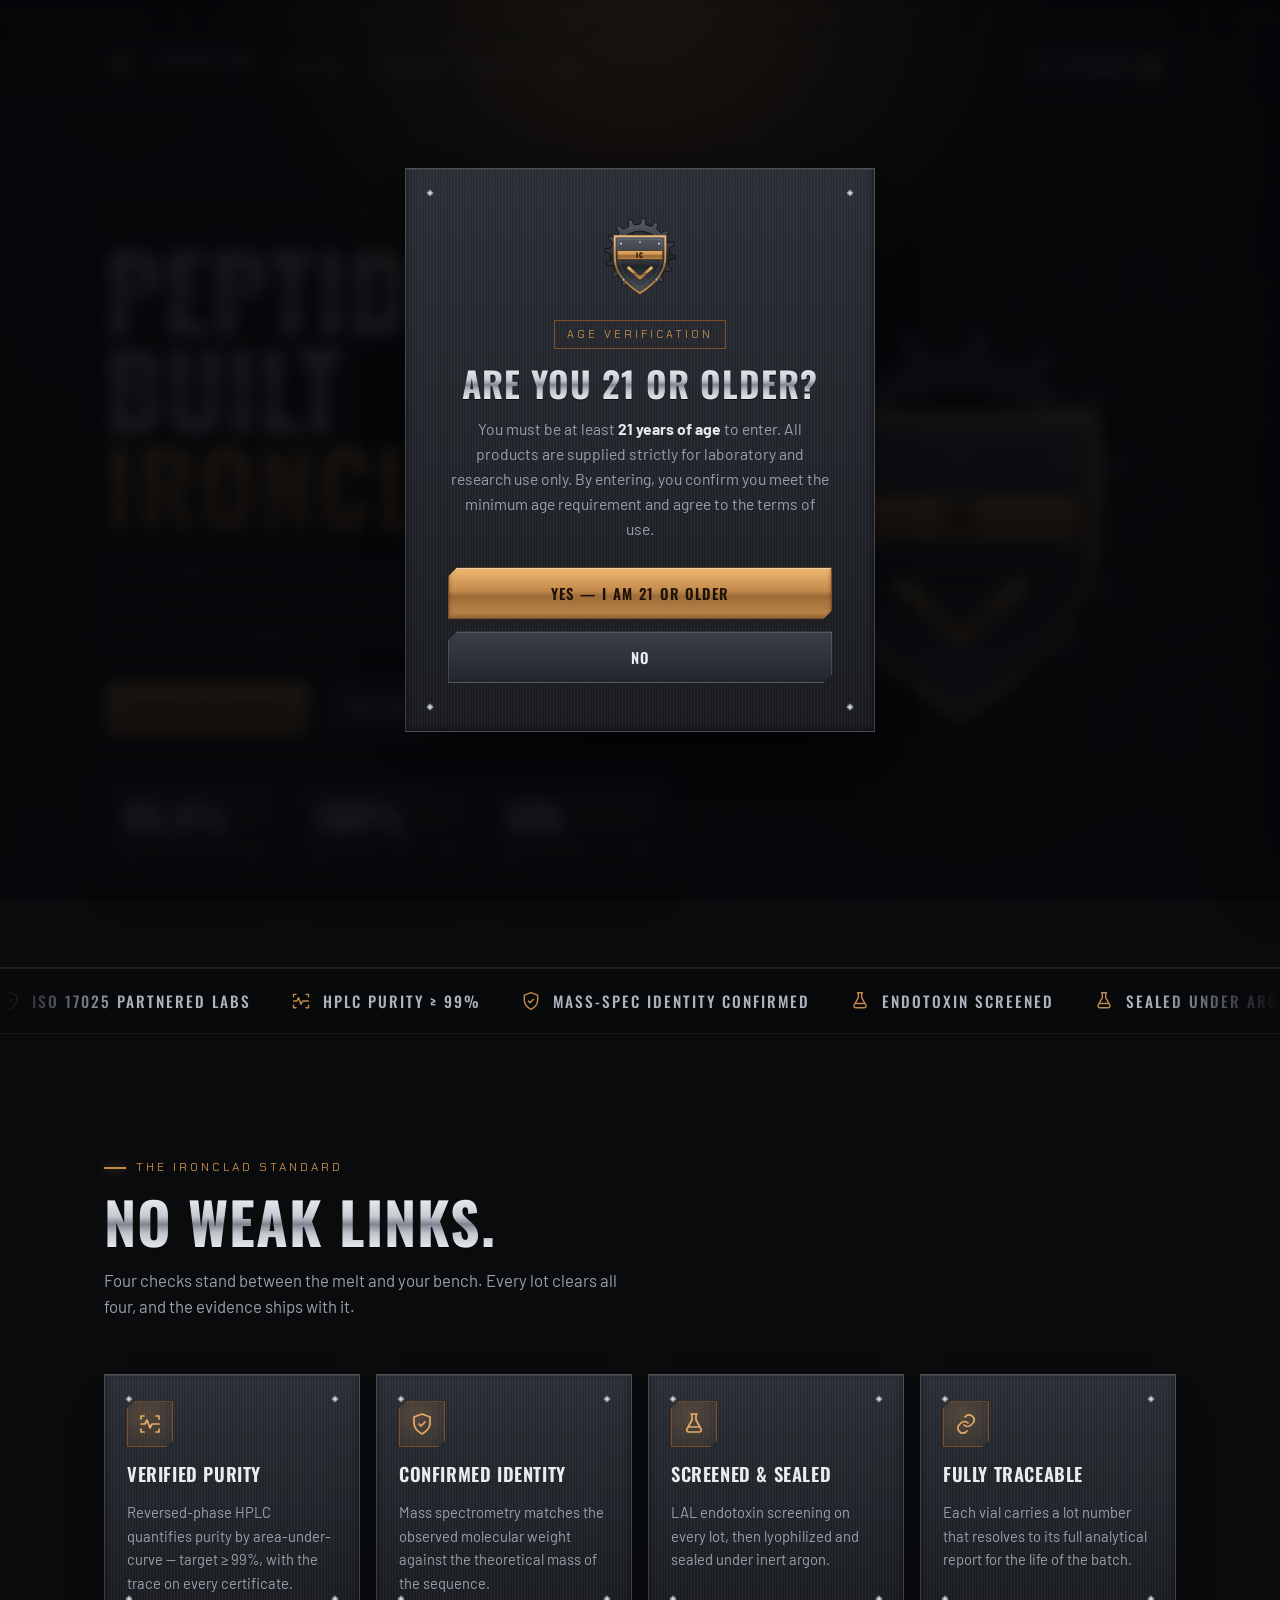
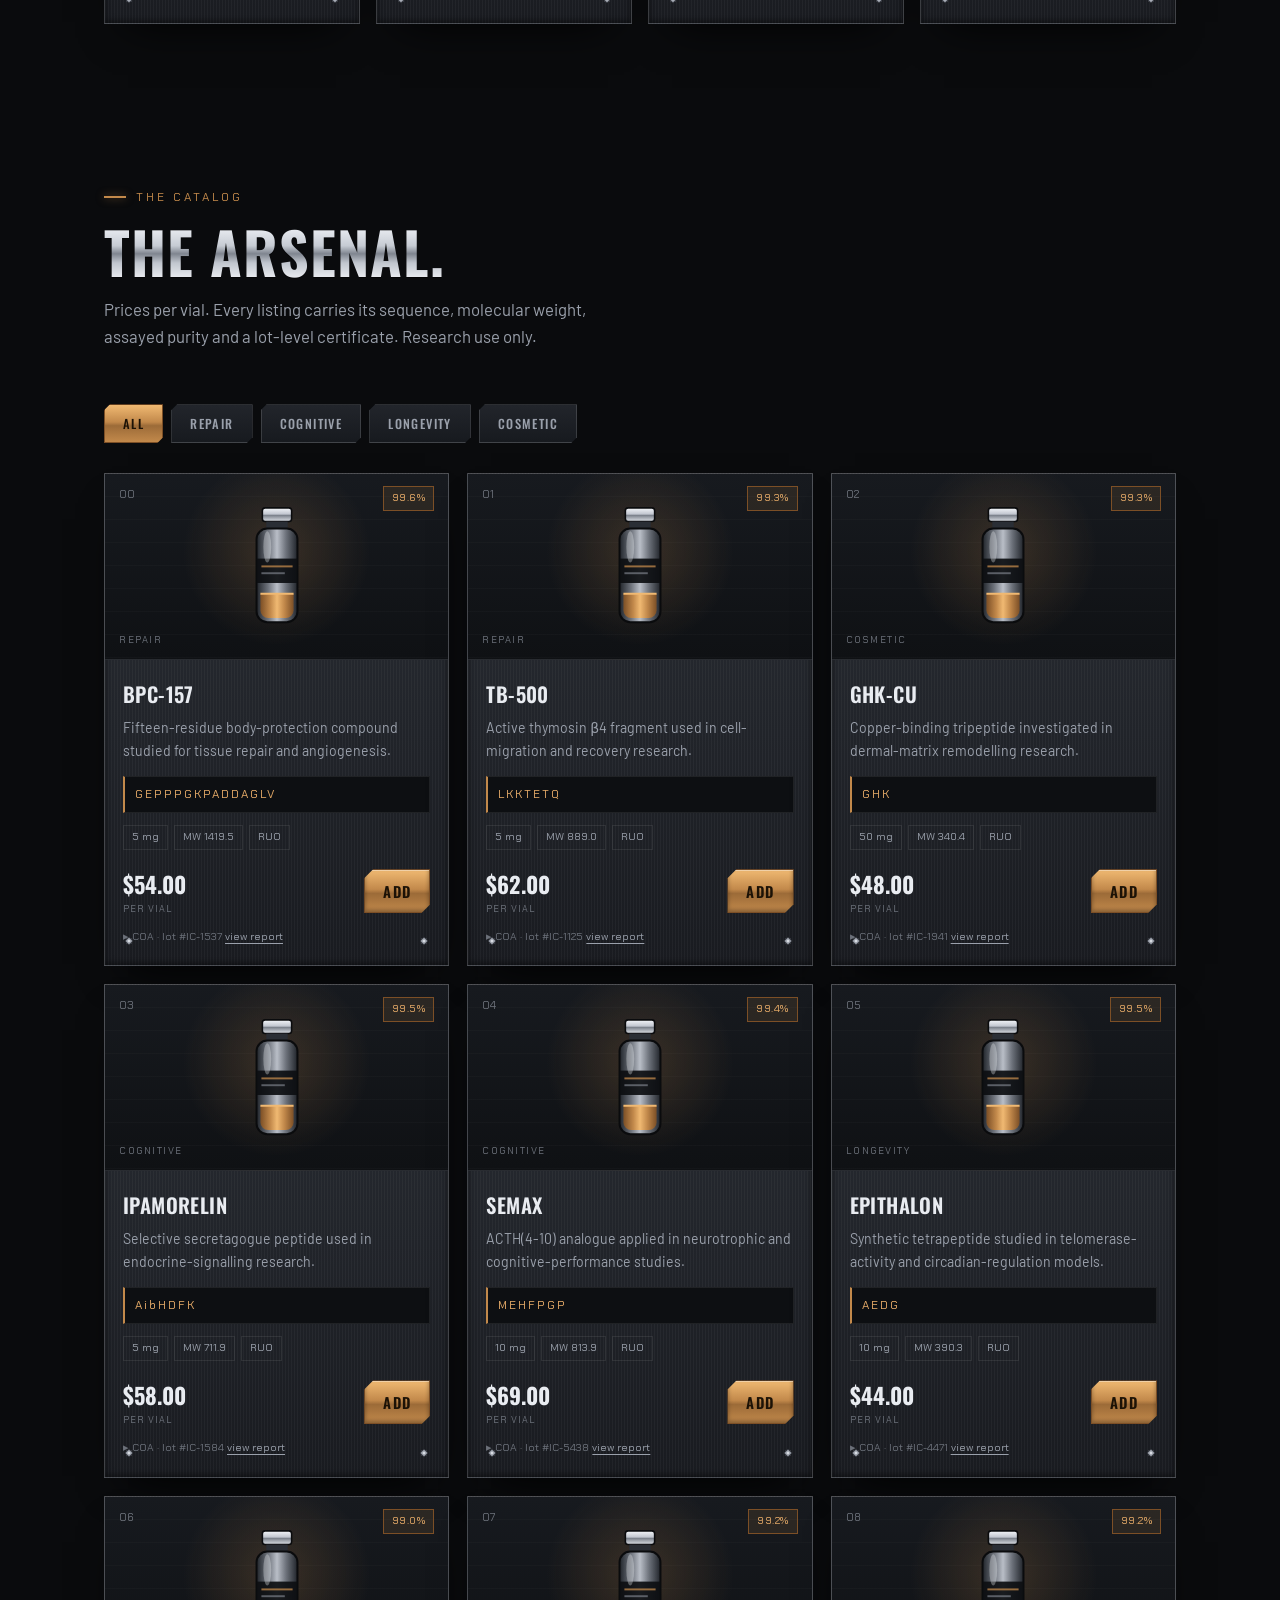
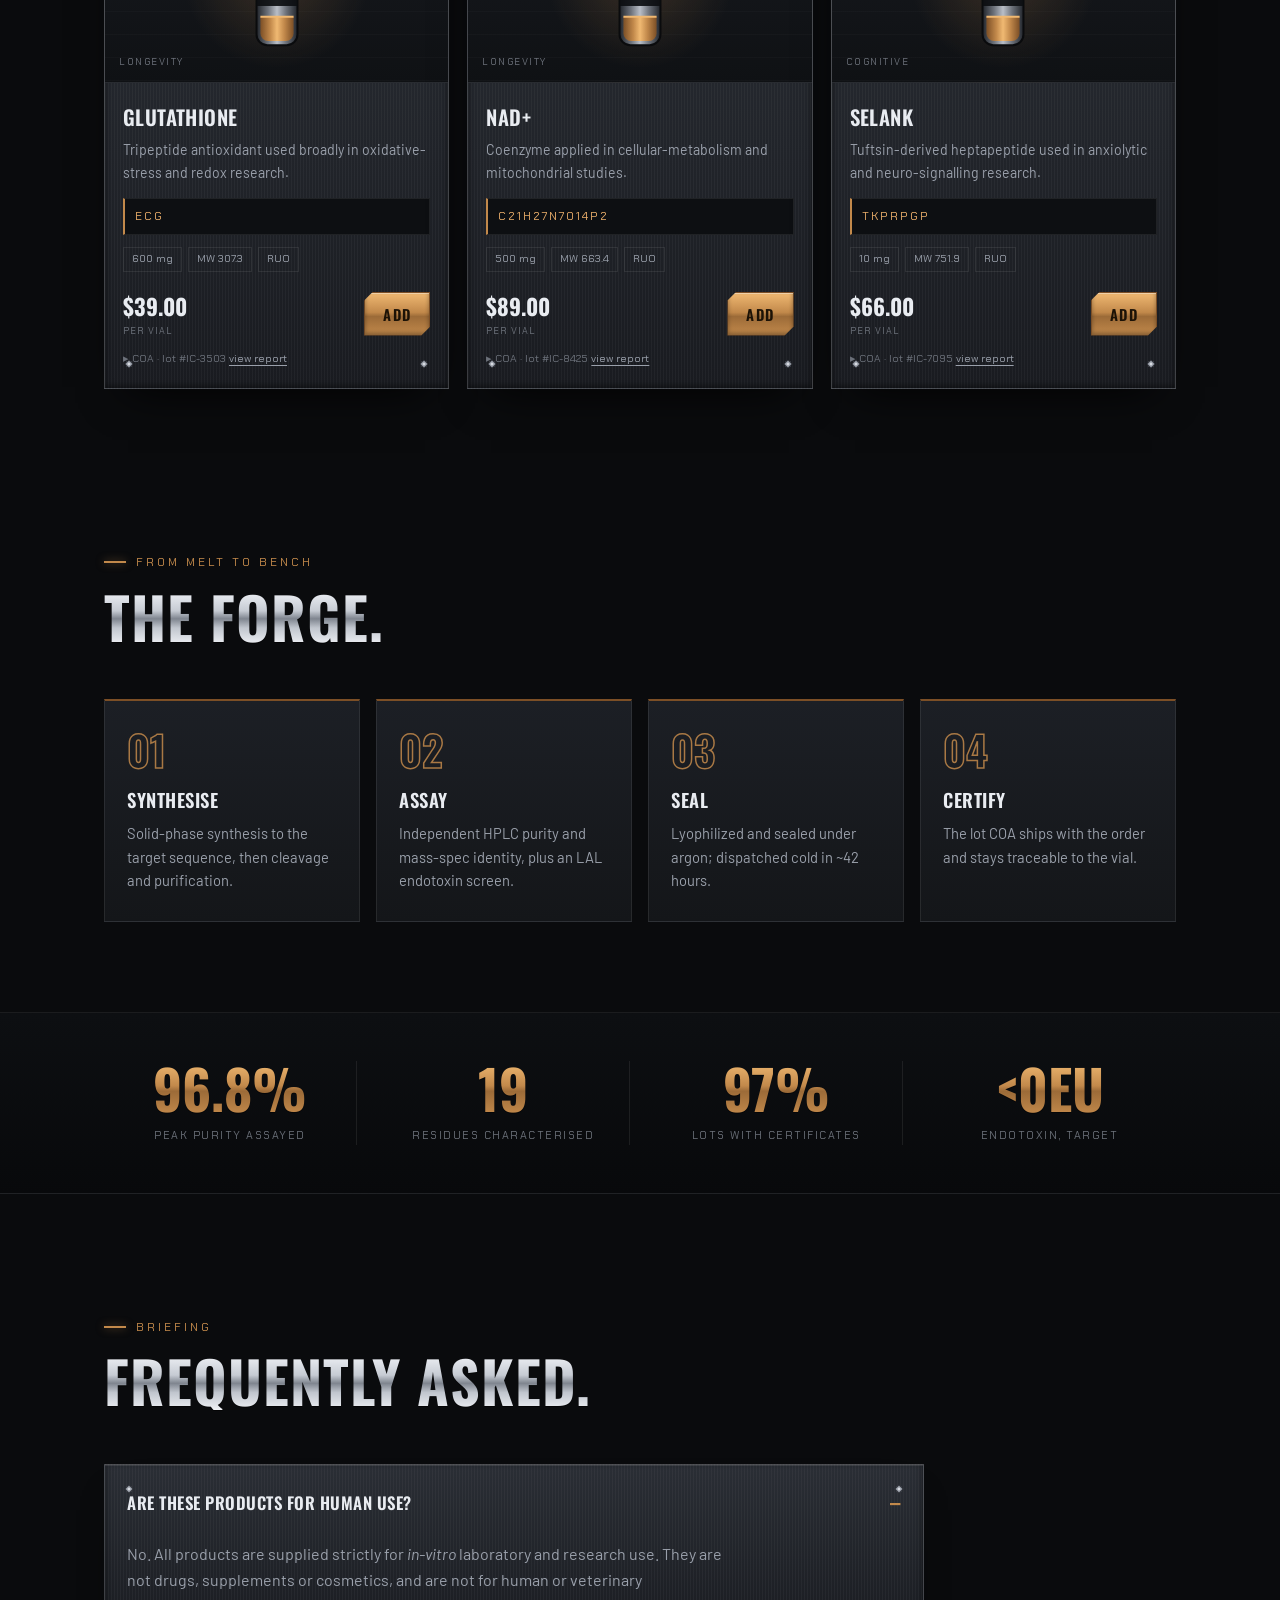
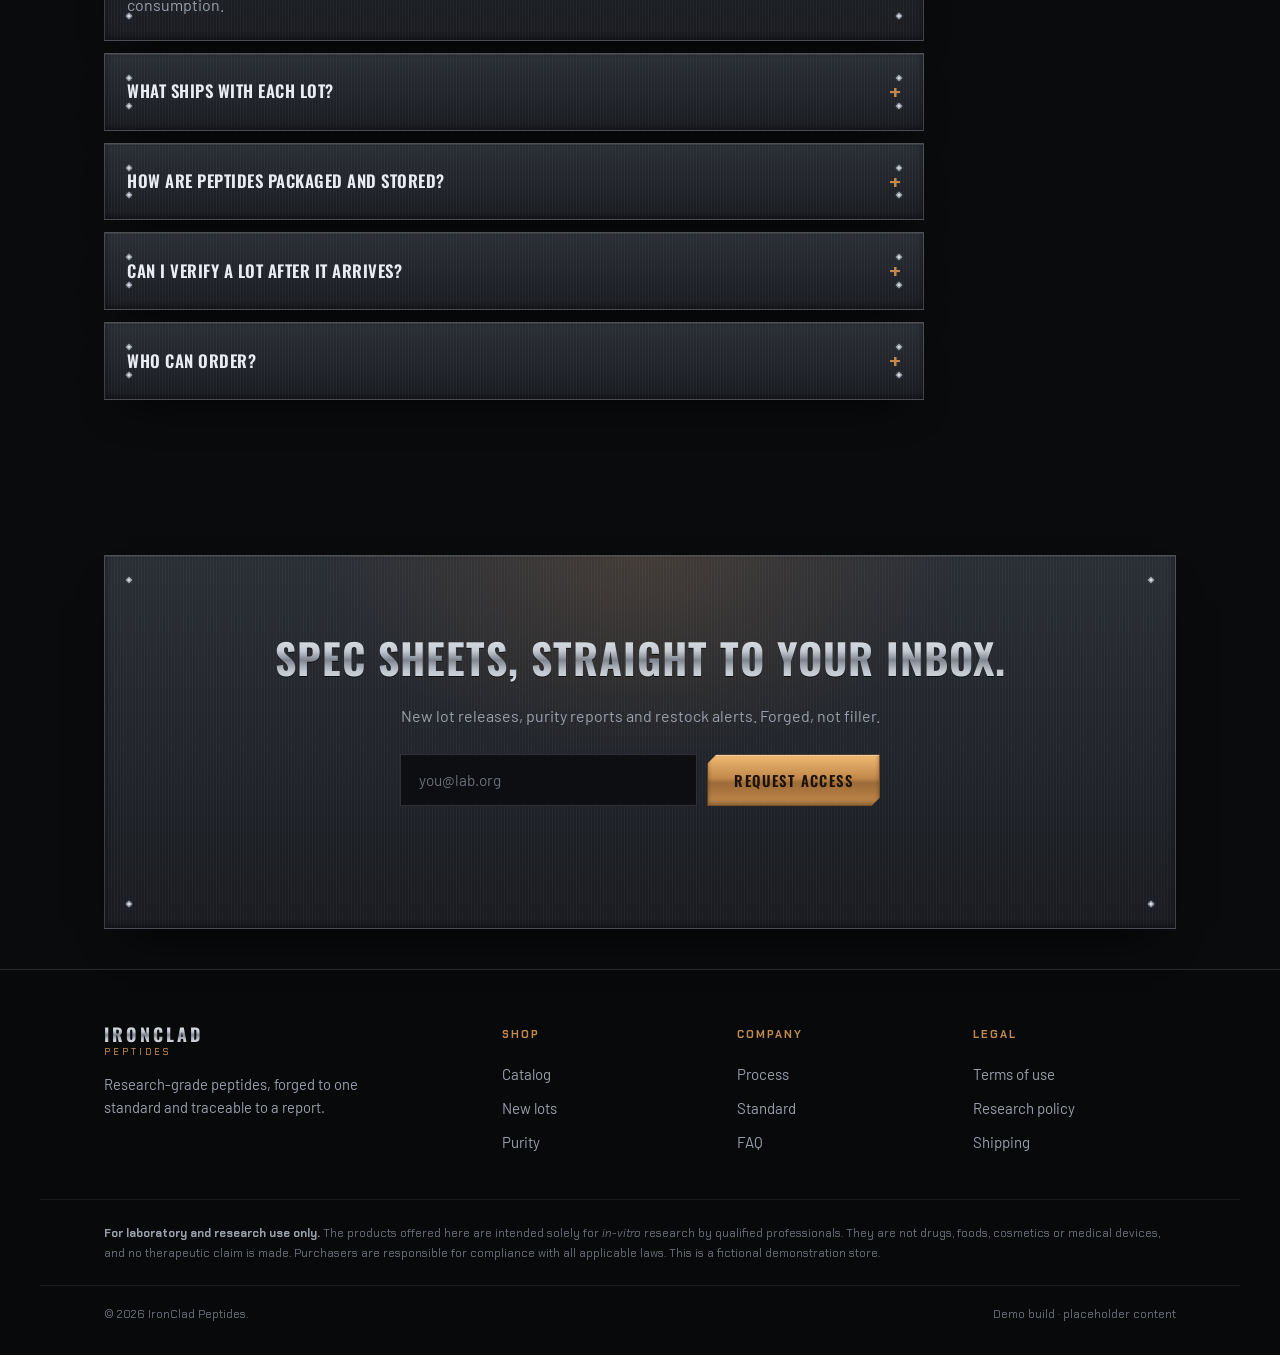
==== ironclad-forged/index.html @ 6184bbf0 "Add IronClad "forged" marketing site — design system from the crest logo New logo-derived site in ir" ====
<!DOCTYPE html>
<html lang="en">
<head>
  <meta charset="UTF-8" />
  <meta name="viewport" content="width=device-width, initial-scale=1.0" />
  <meta name="theme-color" content="#0a0b0d" />
  <title>IronClad Peptides — Research Peptides, Built Ironclad</title>
  <meta name="description" content="IronClad Peptides forges research-grade peptides to a single standard: HPLC purity, mass-spec identity, endotoxin screening and lot-level traceability. For laboratory research use only." />
  <link rel="preconnect" href="https://fonts.googleapis.com" />
  <link rel="preconnect" href="https://fonts.gstatic.com" crossorigin />
  <link href="https://fonts.googleapis.com/css2?family=Oswald:wght@400;500;600;700&family=Barlow:wght@400;500;600&family=Chakra+Petch:wght@400;500;600&display=swap" rel="stylesheet" />
  <link rel="stylesheet" href="assets/css/styles.css" />
  <link rel="icon" href="data:image/svg+xml,%3Csvg xmlns='http://www.w3.org/2000/svg' viewBox='0 0 32 32'%3E%3Crect width='32' height='32' fill='%230a0b0d'/%3E%3Ctext x='16' y='23' font-size='17' text-anchor='middle' fill='%23c2894b' font-family='Oswald,sans-serif' font-weight='700'%3EIC%3C/text%3E%3C/svg%3E" />
</head>
<body>
  <!-- shared metal gradients referenced by emblems & vials -->
  <svg class="defs" width="0" height="0" aria-hidden="true"><defs>
    <linearGradient id="steelV" x1="0" y1="0" x2="0" y2="1">
      <stop offset="0" stop-color="#565c66"/><stop offset=".48" stop-color="#2b2f36"/>
      <stop offset=".52" stop-color="#20242a"/><stop offset="1" stop-color="#4a505a"/>
    </linearGradient>
    <linearGradient id="steelCyl" x1="0" y1="0" x2="1" y2="0">
      <stop offset="0" stop-color="#20242a"/><stop offset=".28" stop-color="#6d727b"/>
      <stop offset=".5" stop-color="#b9bec7"/><stop offset=".72" stop-color="#6d727b"/><stop offset="1" stop-color="#20242a"/>
    </linearGradient>
    <linearGradient id="chromeG" x1="0" y1="0" x2="0" y2="1">
      <stop offset="0" stop-color="#f4f6fa"/><stop offset=".45" stop-color="#c2c7d0"/>
      <stop offset=".55" stop-color="#7c828c"/><stop offset="1" stop-color="#dfe3e9"/>
    </linearGradient>
    <linearGradient id="bronzeG" x1="0" y1="0" x2="0" y2="1">
      <stop offset="0" stop-color="#f0b972"/><stop offset=".45" stop-color="#c2894b"/>
      <stop offset=".55" stop-color="#95632f"/><stop offset="1" stop-color="#c2894b"/>
    </linearGradient>
    <linearGradient id="bronzeCyl" x1="0" y1="0" x2="1" y2="0">
      <stop offset="0" stop-color="#7c4f26"/><stop offset=".3" stop-color="#c2894b"/>
      <stop offset=".5" stop-color="#f0b972"/><stop offset=".72" stop-color="#c2894b"/><stop offset="1" stop-color="#7c4f26"/>
    </linearGradient>
  </defs></svg>

  <a class="skip-link" href="#catalog">Skip to catalog</a>

  <!-- Age verification gate (21+) -->
  <div class="agegate" id="ageGate" role="dialog" aria-modal="true" aria-labelledby="ageTitle" aria-describedby="ageDesc">
    <div class="agegate__card plate" id="ageAsk">
      <div class="agegate__emblem" id="ageEmblem" aria-hidden="true"></div>
      <span class="agegate__pill">Age verification</span>
      <h1 class="agegate__title chrome" id="ageTitle">Are you 21 or older?</h1>
      <p class="agegate__desc" id="ageDesc">You must be at least <strong>21 years of age</strong> to enter. All products are supplied strictly for laboratory and research use only. By entering, you confirm you meet the minimum age requirement and agree to the terms of use.</p>
      <div class="agegate__actions">
        <button class="btn btn--bronze" id="ageYes">Yes — I am 21 or older</button>
        <button class="btn btn--steel" id="ageNo">No</button>
      </div>
    </div>
    <div class="agegate__card plate agegate__card--deny" id="ageDeny" hidden>
      <div class="agegate__deny" aria-hidden="true">
        <svg viewBox="0 0 24 24" width="40" height="40" fill="none" stroke="#c2894b" stroke-width="1.8"><circle cx="12" cy="12" r="9"/><line x1="6" y1="6" x2="18" y2="18"/></svg>
      </div>
      <h1 class="agegate__title chrome">Access restricted</h1>
      <p class="agegate__desc">You must be at least <strong>21 years of age</strong> to access this site. Please come back when you meet the minimum age requirement.</p>
      <button class="btn btn--steel" id="ageBack">Go back</button>
    </div>
  </div>

  <!-- compliance ticker -->
  <div class="ticker" aria-hidden="true">
    <div class="ticker__track" id="tickerTrack"></div>
  </div>

  <!-- header -->
  <header class="nav" id="nav">
    <div class="wrap nav__inner">
      <a href="#top" class="brand" aria-label="IronClad Peptides home">
        <span class="brand__emblem" id="navEmblem" aria-hidden="true"></span>
        <span class="brand__word"><span class="chrome">IRONCLAD</span><small>Peptides</small></span>
      </a>
      <nav class="nav__links" aria-label="Primary">
        <a href="#catalog">Catalog</a>
        <a href="#standard">Standard</a>
        <a href="#process">Process</a>
        <a href="#faq">FAQ</a>
      </nav>
      <button class="nav__sel" id="selOpen" aria-haspopup="dialog">
        <svg viewBox="0 0 24 24" width="17" height="17" fill="none" stroke="currentColor" stroke-width="1.8" stroke-linecap="round" stroke-linejoin="round"><circle cx="9" cy="20" r="1.3"/><circle cx="18" cy="20" r="1.3"/><path d="M2.5 3h2.2l2.3 12.2a1.6 1.6 0 0 0 1.6 1.3h8.4a1.6 1.6 0 0 0 1.6-1.2L21.5 7H6"/></svg>
        Selection<span class="nav__count" id="selCount">0</span>
      </button>
      <button class="nav__burger" id="burger" aria-label="Menu" aria-expanded="false"><span></span><span></span><span></span></button>
    </div>
  </header>
  <div class="mobilemenu" id="mobileMenu" aria-hidden="true">
    <a href="#catalog">Catalog</a><a href="#standard">Standard</a><a href="#process">Process</a><a href="#faq">FAQ</a>
  </div>

  <main id="top">
    <!-- HERO -->
    <section class="hero">
      <div class="hero__grain" aria-hidden="true"></div>
      <div class="hero__gear" id="heroGear" aria-hidden="true"></div>
      <div class="wrap hero__inner">
        <div class="hero__copy">
          <p class="eyebrow"><span class="eyebrow__tick"></span>Research-grade peptides</p>
          <h1 class="hero__title">
            <span class="chrome">Peptides,</span><br /><span class="chrome">built</span> <span class="bronze-text">ironclad.</span>
          </h1>
          <p class="hero__lede">
            One standard, no exceptions. Every lot is assayed for purity and identity,
            endotoxin-screened, sealed under argon and traceable to its certificate.
            Reagents engineered to hold under scrutiny.
          </p>
          <div class="hero__cta">
            <a href="#catalog" class="btn btn--bronze">Browse the catalog</a>
            <a href="#standard" class="btn btn--steel">The IronClad standard →</a>
          </div>
          <dl class="hero__stats">
            <div class="plate hero__stat"><dt data-count-to="99.4" data-suffix="%">0</dt><dd>Median HPLC purity</dd></div>
            <div class="plate hero__stat"><dt data-count-to="100" data-suffix="%">0</dt><dd>Lots with a COA</dd></div>
            <div class="plate hero__stat"><dt data-count-to="42" data-suffix="h">0</dt><dd>Avg. dispatch</dd></div>
          </dl>
        </div>
        <div class="hero__crest" id="heroCrest" aria-hidden="true"></div>
      </div>
    </section>

    <!-- CREDENTIALS -->
    <section class="creds" aria-label="Standards">
      <div class="creds__marquee"><div class="creds__track" id="credTrack"></div></div>
    </section>

    <!-- PILLARS -->
    <section class="section wrap" id="standard">
      <div class="section__head">
        <p class="eyebrow"><span class="eyebrow__tick"></span>The IronClad standard</p>
        <h2 class="section__title chrome">No weak links.</h2>
        <p class="section__sub">Four checks stand between the melt and your bench. Every lot clears all four, and the evidence ships with it.</p>
      </div>
      <div class="pillars" id="pillars"></div>
    </section>

    <!-- CATALOG -->
    <section class="section wrap" id="catalog">
      <div class="section__head">
        <p class="eyebrow"><span class="eyebrow__tick"></span>The catalog</p>
        <h2 class="section__title chrome">The arsenal.</h2>
        <p class="section__sub">Prices per vial. Every listing carries its sequence, molecular weight, assayed purity and a lot-level certificate. Research use only.</p>
      </div>
      <div class="filters" id="filters" role="tablist" aria-label="Filter catalog">
        <button class="chip is-active" data-filter="all" role="tab" aria-selected="true">All</button>
        <button class="chip" data-filter="repair" role="tab" aria-selected="false">Repair</button>
        <button class="chip" data-filter="cognitive" role="tab" aria-selected="false">Cognitive</button>
        <button class="chip" data-filter="longevity" role="tab" aria-selected="false">Longevity</button>
        <button class="chip" data-filter="cosmetic" role="tab" aria-selected="false">Cosmetic</button>
      </div>
      <div class="grid" id="grid" aria-live="polite"></div>
    </section>

    <!-- PROCESS -->
    <section class="section wrap" id="process">
      <div class="section__head">
        <p class="eyebrow"><span class="eyebrow__tick"></span>From melt to bench</p>
        <h2 class="section__title chrome">The forge.</h2>
      </div>
      <ol class="forge" id="forge"></ol>
    </section>

    <!-- STATS BAND -->
    <section class="band">
      <div class="wrap band__inner">
        <div class="band__item"><span class="band__n bronze-text" data-count-to="99.9" data-suffix="%">0</span><span class="band__l">Peak purity assayed</span></div>
        <div class="band__item"><span class="band__n bronze-text" data-count-to="20">0</span><span class="band__l">Residues characterised</span></div>
        <div class="band__item"><span class="band__n bronze-text" data-count-to="100" data-suffix="%">0</span><span class="band__l">Lots with certificates</span></div>
        <div class="band__item"><span class="band__n bronze-text" data-count-to="0" data-prefix="&lt;" data-suffix="EU">0</span><span class="band__l">Endotoxin, target</span></div>
      </div>
    </section>

    <!-- FAQ -->
    <section class="section wrap" id="faq">
      <div class="section__head">
        <p class="eyebrow"><span class="eyebrow__tick"></span>Briefing</p>
        <h2 class="section__title chrome">Frequently asked.</h2>
      </div>
      <div class="accordion" id="accordion">
        <details class="ac plate" open><summary>Are these products for human use?</summary><div class="ac__body"><p>No. All products are supplied strictly for <em>in-vitro</em> laboratory and research use. They are not drugs, supplements or cosmetics, and are not for human or veterinary consumption.</p></div></details>
        <details class="ac plate"><summary>What ships with each lot?</summary><div class="ac__body"><p>A certificate of analysis: the HPLC purity trace, mass-spectrometry identity confirmation against the theoretical mass, an LAL endotoxin result, the lot number and analysis date.</p></div></details>
        <details class="ac plate"><summary>How are peptides packaged and stored?</summary><div class="ac__body"><p>Lyophilized, sealed under inert argon, and shipped in insulated, temperature-monitored packaging. Store lyophilized vials frozen and protected from light.</p></div></details>
        <details class="ac plate"><summary>Can I verify a lot after it arrives?</summary><div class="ac__body"><p>Yes. Every vial carries a lot number that resolves to its full analytical report for the life of the batch.</p></div></details>
        <details class="ac plate"><summary>Who can order?</summary><div class="ac__body"><p>Orders are intended for qualified researchers, institutions and laboratories. By purchasing you confirm the products will be used solely for legitimate research in compliance with applicable law.</p></div></details>
      </div>
    </section>

    <!-- CTA -->
    <section class="section wrap">
      <div class="cta plate">
        <div class="cta__glow" aria-hidden="true"></div>
        <h2 class="chrome">Spec sheets, straight to your inbox.</h2>
        <p>New lot releases, purity reports and restock alerts. Forged, not filler.</p>
        <form class="cta__form" id="newsletter" novalidate>
          <label class="visually-hidden" for="email">Email address</label>
          <input type="email" id="email" placeholder="you@lab.org" autocomplete="email" required />
          <button class="btn btn--bronze" type="submit">Request access</button>
        </form>
        <p class="cta__note" id="nlNote" role="status"></p>
      </div>
    </section>
  </main>

  <!-- FOOTER -->
  <footer class="foot">
    <div class="wrap foot__inner">
      <div class="foot__brand">
        <span class="brand__word"><span class="chrome">IRONCLAD</span><small>Peptides</small></span>
        <p>Research-grade peptides, forged to one standard and traceable to a report.</p>
      </div>
      <nav class="foot__col"><h4>Shop</h4><a href="#catalog">Catalog</a><a href="#catalog">New lots</a><a href="#standard">Purity</a></nav>
      <nav class="foot__col"><h4>Company</h4><a href="#process">Process</a><a href="#standard">Standard</a><a href="#faq">FAQ</a></nav>
      <nav class="foot__col"><h4>Legal</h4><a href="#faq">Terms of use</a><a href="#faq">Research policy</a><a href="#faq">Shipping</a></nav>
    </div>
    <p class="foot__ruo wrap"><strong>For laboratory and research use only.</strong> The products offered here are intended solely for <em>in-vitro</em> research by qualified professionals. They are not drugs, foods, cosmetics or medical devices, and no therapeutic claim is made. Purchasers are responsible for compliance with all applicable laws. This is a fictional demonstration store.</p>
    <p class="foot__bottom wrap"><span>© <span id="year"></span> IronClad Peptides.</span><span>Demo build · placeholder content</span></p>
  </footer>

  <!-- SELECTION DOCK -->
  <div class="dock" id="dock" hidden>
    <div class="wrap dock__inner">
      <span class="dock__label"><b id="dockCount">0</b> in selection</span>
      <span class="dock__total" id="dockTotal">$0.00</span>
      <button class="btn btn--bronze" id="dockReview">Review selection →</button>
    </div>
  </div>

  <!-- SELECTION PANEL -->
  <div class="panel-overlay" id="panelOverlay" hidden></div>
  <aside class="panel" id="panel" role="dialog" aria-modal="true" aria-label="Your selection" aria-hidden="true">
    <header class="panel__head">
      <h2 class="chrome">Selection</h2>
      <button class="panel__close" id="panelClose" aria-label="Close">×</button>
    </header>
    <div class="panel__items" id="panelItems"></div>
    <div class="panel__empty" id="panelEmpty"><p>Nothing selected yet.</p><button class="btn btn--steel" id="panelBrowse">Browse the catalog</button></div>
    <footer class="panel__foot" id="panelFoot" hidden>
      <div class="panel__row"><span>Subtotal</span><span id="panelSubtotal">$0.00</span></div>
      <p class="panel__ruo">Research use only. Checkout is a demo — no payment is taken.</p>
      <button class="btn btn--bronze btn--block" id="panelCheckout">Request &amp; checkout</button>
    </footer>
  </aside>

  <div class="toast" id="toast" role="status" aria-live="polite"></div>
  <script src="assets/js/main.js" defer></script>
</body>
</html>
---- ironclad-forged/assets/css/styles.css ----
/* =====================================================================
   IRONCLAD PEPTIDES — "forged" design system (derived from the crest logo)
   Cool brushed-steel neutrals + a single warm bronze accent.
   Motifs: riveted beveled plates, brushed-metal texture, chrome-gradient
   headings, chamfered buttons, a gear ring. Committed single dark theme.
   Motion is GPU-friendly and respects prefers-reduced-motion.
   ===================================================================== */

:root {
  /* ground & metal */
  --void:      #0a0b0d;
  --void-2:    #0e0f13;
  --iron:      #16181c;
  --graphite:  #1e2127;
  --graphite-2:#262a31;
  --steel:     #7c828c;
  --steel-lt:  #aeb4be;
  --chrome:    #e9ecf1;
  --line:      rgba(255, 255, 255, 0.08);
  --line-2:    rgba(255, 255, 255, 0.14);
  --edge-hi:   rgba(255, 255, 255, 0.22);
  --edge-lo:   rgba(0, 0, 0, 0.55);

  /* accent — bronze from the crest trim */
  --bronze:    #c2894b;
  --bronze-lt: #e6ab68;
  --bronze-dk: #7c4f26;

  --text:      #e7e9ee;
  --muted:     #9aa0ab;
  --faint:     #6b7079;

  /* composed surfaces */
  --chrome-grad: linear-gradient(180deg, #f4f6fa 0%, #c6cbd3 40%, #7f858f 54%, #c1c6ce 70%, #eef0f4 100%);
  --bronze-grad: linear-gradient(180deg, #f0b972 0%, #c2894b 46%, #9c6b38 56%, #c2894b 100%);
  --steel-plate: linear-gradient(180deg, #2a2e35, #191b20);
  --brush: repeating-linear-gradient(90deg, rgba(255,255,255,.035) 0 1px, transparent 1px 3px);
  --rivet: radial-gradient(circle, #d6dae1 0 1.4px, #8a8f99 1.7px 2.7px, #3a3d44 2.9px 3.5px, transparent 3.7px);

  --maxw: 1200px;
  --pad:  clamp(20px, 5vw, 72px);
  --chamfer: 9px;

  --display: 'Oswald', 'Arial Narrow', sans-serif;
  --body:    'Barlow', system-ui, -apple-system, sans-serif;
  --tech:    'Chakra Petch', ui-monospace, monospace;

  --ease: cubic-bezier(.2, .6, .2, 1);
}

* { box-sizing: border-box; margin: 0; padding: 0; }
html { scroll-behavior: smooth; -webkit-text-size-adjust: 100%; }
@media (prefers-reduced-motion: reduce) { html { scroll-behavior: auto; } }

body {
  font-family: var(--body);
  background: var(--void);
  color: var(--text);
  line-height: 1.6;
  overflow-x: hidden;
  -webkit-font-smoothing: antialiased;
}
/* ambient brushed-metal ground */
body::before {
  content: ""; position: fixed; inset: 0; z-index: -2; pointer-events: none;
  background:
    radial-gradient(70vw 50vw at 78% -10%, rgba(194,137,75,.10), transparent 60%),
    radial-gradient(60vw 60vw at 10% 8%, rgba(120,130,145,.07), transparent 60%),
    repeating-linear-gradient(115deg, rgba(255,255,255,.012) 0 2px, transparent 2px 5px),
    linear-gradient(180deg, var(--void), var(--void-2));
}

.defs { position: absolute; width: 0; height: 0; }
img, svg, canvas { display: block; max-width: 100%; }
a { color: inherit; text-decoration: none; }
button { font-family: inherit; cursor: pointer; }
ul, ol { list-style: none; }

.wrap { max-width: var(--maxw); margin: 0 auto; padding-left: var(--pad); padding-right: var(--pad); }
.visually-hidden, .skip-link { position: absolute; left: -9999px; }
.skip-link:focus { left: 16px; top: 16px; background: var(--graphite); color: var(--text); padding: 10px 16px; z-index: 300; border: 1px solid var(--bronze); }
:focus-visible { outline: 2px solid var(--bronze); outline-offset: 3px; }

/* ---- metallic type helpers ---- */
.chrome {
  background: var(--chrome-grad); -webkit-background-clip: text; background-clip: text; color: transparent;
  filter: drop-shadow(0 1px 0 rgba(0,0,0,.6));
}
.bronze-text {
  background: var(--bronze-grad); -webkit-background-clip: text; background-clip: text; color: transparent;
  filter: drop-shadow(0 1px 0 rgba(0,0,0,.5));
}

/* ---- riveted beveled plate ---- */
.plate {
  position: relative;
  background:
    var(--rivet) 11px 11px / 26px 26px no-repeat,
    var(--rivet) calc(100% - 11px) 11px / 26px 26px no-repeat,
    var(--rivet) 11px calc(100% - 11px) / 26px 26px no-repeat,
    var(--rivet) calc(100% - 11px) calc(100% - 11px) / 26px 26px no-repeat,
    var(--brush),
    var(--steel-plate);
  border: 1px solid var(--line-2);
  border-top-color: var(--edge-hi);
  box-shadow: inset 0 1px 0 rgba(255,255,255,.10), inset 0 -2px 6px rgba(0,0,0,.5), 0 22px 44px -24px #000;
}

/* ---- buttons (chamfered, metallic) ---- */
.btn {
  display: inline-flex; align-items: center; justify-content: center; gap: 9px;
  font-family: var(--display); font-weight: 600; font-size: .92rem;
  letter-spacing: 1.4px; text-transform: uppercase;
  padding: 14px 26px; border: 1px solid transparent;
  clip-path: polygon(var(--chamfer) 0, 100% 0, 100% calc(100% - var(--chamfer)), calc(100% - var(--chamfer)) 100%, 0 100%, 0 var(--chamfer));
  transition: transform .25s var(--ease), filter .25s var(--ease), box-shadow .25s var(--ease);
}
.btn--bronze { background: var(--bronze-grad); color: #1c1206; border-color: var(--bronze-dk); box-shadow: inset 0 1px 0 rgba(255,255,255,.4), inset 0 -2px 4px rgba(0,0,0,.35); }
.btn--bronze:hover { transform: translateY(-2px); filter: brightness(1.08); }
.btn--steel { background: linear-gradient(180deg, #3a3f47, #23262c); color: var(--chrome); border-color: var(--line-2); box-shadow: inset 0 1px 0 rgba(255,255,255,.12); }
.btn--steel:hover { transform: translateY(-2px); filter: brightness(1.15); }
.btn--block { width: 100%; }
.btn:active { transform: translateY(0); }

/* ---- shared eyebrow / section heads ---- */
.eyebrow { display: inline-flex; align-items: center; gap: 10px; font-family: var(--tech); font-size: .74rem; letter-spacing: 3px; text-transform: uppercase; color: var(--bronze); margin-bottom: 16px; }
.eyebrow__tick { width: 22px; height: 2px; background: var(--bronze); box-shadow: 0 0 8px rgba(194,137,75,.6); }
.section { padding-top: clamp(64px, 9vw, 118px); padding-bottom: clamp(20px, 4vw, 40px); }
.section__head { max-width: 680px; margin-bottom: clamp(34px, 5vw, 54px); }
.section__title { font-family: var(--display); font-weight: 700; text-transform: uppercase; letter-spacing: 1px; line-height: 1; font-size: clamp(2rem, 5.5vw, 3.6rem); }
.section__sub { color: var(--muted); font-size: 1.05rem; margin-top: 16px; max-width: 58ch; }

/* ============================ ticker ============================ */
.ticker { background: #060708; border-bottom: 1px solid var(--line); overflow: hidden; }
.ticker__track { display: flex; gap: 26px; width: max-content; padding: 8px 0; font-family: var(--tech); font-size: .7rem; letter-spacing: 2px; color: var(--faint); text-transform: uppercase; animation: run 34s linear infinite; }
.ticker__track b { color: var(--bronze); }
@keyframes run { to { transform: translateX(-50%); } }

/* ============================ nav ============================ */
.nav { position: sticky; top: 0; z-index: 90; background: rgba(12,13,16,.82); backdrop-filter: blur(12px); -webkit-backdrop-filter: blur(12px); border-bottom: 1px solid var(--line); }
.nav.is-stuck { border-bottom-color: var(--line-2); box-shadow: 0 10px 30px -20px #000; }
.nav__inner { display: flex; align-items: center; gap: 22px; padding-top: 12px; padding-bottom: 12px; }
.brand { display: inline-flex; align-items: center; gap: 12px; }
.brand__emblem { width: 38px; height: 42px; flex: none; display: block; }
.brand__emblem svg, .brand__word { display: block; }
.brand__word { font-family: var(--display); font-weight: 700; letter-spacing: 3px; font-size: 1.12rem; line-height: 1; }
.brand__word small { display: block; font-family: var(--tech); font-weight: 500; font-size: .56rem; letter-spacing: 3px; color: var(--bronze); text-transform: uppercase; margin-top: 4px; }
.nav__links { display: flex; gap: 28px; margin-left: 8px; }
.nav__links a { font-family: var(--display); font-weight: 500; text-transform: uppercase; letter-spacing: 1.5px; font-size: .84rem; color: var(--muted); position: relative; padding: 4px 0; transition: color .2s; }
.nav__links a::after { content: ""; position: absolute; left: 0; bottom: -3px; height: 2px; width: 0; background: var(--bronze); transition: width .28s var(--ease); }
.nav__links a:hover { color: var(--chrome); } .nav__links a:hover::after { width: 100%; }
.nav__sel { margin-left: auto; display: inline-flex; align-items: center; gap: 9px; font-family: var(--display); font-weight: 600; text-transform: uppercase; letter-spacing: 1.2px; font-size: .82rem; color: var(--text); background: linear-gradient(180deg,#2a2e35,#191b20); border: 1px solid var(--line-2); padding: 9px 15px; clip-path: polygon(7px 0,100% 0,100% calc(100% - 7px),calc(100% - 7px) 100%,0 100%,0 7px); transition: filter .2s; }
.nav__sel:hover { filter: brightness(1.2); }
.nav__count { font-family: var(--tech); font-size: .74rem; min-width: 20px; height: 20px; padding: 0 5px; display: grid; place-items: center; background: var(--bronze); color: #16100a; }
.nav__burger { display: none; flex-direction: column; gap: 5px; background: none; border: 0; padding: 8px; margin-left: auto; }
.nav__burger span { width: 22px; height: 2px; background: var(--chrome); transition: transform .3s var(--ease), opacity .3s; }
.nav__burger[aria-expanded="true"] span:nth-child(1) { transform: translateY(7px) rotate(45deg); }
.nav__burger[aria-expanded="true"] span:nth-child(2) { opacity: 0; }
.nav__burger[aria-expanded="true"] span:nth-child(3) { transform: translateY(-7px) rotate(-45deg); }
.mobilemenu { position: fixed; top: 0; left: 0; right: 0; z-index: 85; display: flex; flex-direction: column; padding: 92px var(--pad) 26px; background: rgba(10,11,13,.97); backdrop-filter: blur(12px); border-bottom: 1px solid var(--line-2); transform: translateY(-100%); transition: transform .4s var(--ease); }
.mobilemenu.is-open { transform: translateY(0); }
.mobilemenu a { font-family: var(--display); font-weight: 600; text-transform: uppercase; letter-spacing: 2px; font-size: 1.1rem; padding: 15px 2px; border-bottom: 1px solid var(--line); }

/* ============================ hero ============================ */
.hero { position: relative; overflow: hidden; padding: clamp(48px, 8vw, 96px) 0 clamp(50px, 7vw, 90px); border-bottom: 1px solid var(--line); }
.hero__grain { position: absolute; inset: 0; z-index: 0; pointer-events: none; opacity: .5;
  background: repeating-radial-gradient(circle at 72% 34%, rgba(255,255,255,.035) 0 1px, transparent 1px 4px); -webkit-mask-image: radial-gradient(circle at 72% 34%, #000, transparent 62%); mask-image: radial-gradient(circle at 72% 34%, #000, transparent 62%); }
.hero__gear { position: absolute; right: -140px; top: 46%; transform: translateY(-50%); z-index: 0; width: 520px; height: 520px; opacity: .12; }
.hero__gear svg { width: 100%; height: 100%; animation: spin 60s linear infinite; }
@keyframes spin { to { transform: rotate(360deg); } }
.hero__inner { position: relative; z-index: 2; display: grid; grid-template-columns: 1.15fr .85fr; gap: clamp(30px, 5vw, 60px); align-items: center; }
.hero__title { font-family: var(--display); font-weight: 700; text-transform: uppercase; line-height: .95; letter-spacing: 1px; font-size: clamp(3rem, 9vw, 6.4rem); margin-bottom: 22px; }
.hero__lede { color: var(--muted); font-size: clamp(1.02rem, 2vw, 1.24rem); max-width: 52ch; margin-bottom: 32px; }
.hero__cta { display: flex; flex-wrap: wrap; gap: 14px; margin-bottom: 44px; }
.hero__stats { display: grid; grid-template-columns: repeat(3, 1fr); gap: 14px; max-width: 560px; }
.hero__stat { padding: 18px 18px 16px; text-align: left; }
.hero__stat dt { font-family: var(--display); font-weight: 700; font-size: clamp(1.6rem, 3.4vw, 2.3rem); line-height: 1; color: var(--chrome); font-variant-numeric: tabular-nums; }
.hero__stat dd { font-family: var(--tech); font-size: .64rem; letter-spacing: 1px; text-transform: uppercase; color: var(--faint); margin-top: 8px; }
.hero__crest { display: grid; place-items: center; }
.hero__crest svg { width: min(100%, 400px); height: auto; filter: drop-shadow(0 30px 50px rgba(0,0,0,.6)); }

/* ============================ credentials marquee ============================ */
.creds { border-top: 1px solid var(--line); border-bottom: 1px solid var(--line); background: #08090b; overflow: hidden; }
.creds__marquee { -webkit-mask-image: linear-gradient(90deg, transparent, #000 10%, #000 90%, transparent); mask-image: linear-gradient(90deg, transparent, #000 10%, #000 90%, transparent); }
.creds__track { display: flex; align-items: center; gap: 40px; width: max-content; padding: 20px 0; animation: run 40s linear infinite; }
.creds__track:hover { animation-play-state: paused; }
.creds__item { display: inline-flex; align-items: center; gap: 12px; font-family: var(--display); font-weight: 500; text-transform: uppercase; letter-spacing: 2px; font-size: .96rem; color: var(--steel-lt); white-space: nowrap; }
.creds__item svg { width: 20px; height: 20px; color: var(--bronze); flex: none; }

/* ============================ pillars ============================ */
.pillars { display: grid; grid-template-columns: repeat(4, 1fr); gap: 16px; }
.pillar { padding: 26px 22px 28px; display: flex; flex-direction: column; gap: 12px; transition: transform .3s var(--ease); }
.pillar:hover { transform: translateY(-5px); }
.pillar__icon { width: 46px; height: 46px; display: grid; place-items: center; border: 1px solid var(--bronze-dk); background: radial-gradient(circle at 40% 30%, rgba(194,137,75,.28), rgba(194,137,75,.06)); clip-path: polygon(7px 0,100% 0,100% calc(100% - 7px),calc(100% - 7px) 100%,0 100%,0 7px); }
.pillar__icon svg { width: 24px; height: 24px; color: var(--bronze-lt); }
.pillar h3 { font-family: var(--display); font-weight: 600; text-transform: uppercase; letter-spacing: .6px; font-size: 1.16rem; color: var(--chrome); }
.pillar p { color: var(--muted); font-size: .92rem; }

/* ============================ catalog ============================ */
.filters { display: flex; flex-wrap: wrap; gap: 8px; margin-bottom: 30px; }
.chip { font-family: var(--display); font-weight: 500; text-transform: uppercase; letter-spacing: 1.4px; font-size: .78rem; padding: 9px 18px; color: var(--muted); background: linear-gradient(180deg,#22252b,#171a1f); border: 1px solid var(--line-2); clip-path: polygon(6px 0,100% 0,100% calc(100% - 6px),calc(100% - 6px) 100%,0 100%,0 6px); transition: all .2s var(--ease); }
.chip:hover { color: var(--chrome); filter: brightness(1.2); }
.chip.is-active { background: var(--bronze-grad); color: #1c1206; border-color: var(--bronze-dk); }

.grid { display: grid; grid-template-columns: repeat(auto-fill, minmax(262px, 1fr)); gap: 18px; }
.card { display: flex; flex-direction: column; overflow: hidden; padding: 0; transition: transform .3s var(--ease), box-shadow .3s var(--ease); }
.card:hover { transform: translateY(-5px); box-shadow: inset 0 1px 0 rgba(255,255,255,.12), inset 0 -2px 6px rgba(0,0,0,.5), 0 28px 50px -24px #000; }
.card.is-hidden { display: none; }
.card__stage { position: relative; height: 186px; display: grid; place-items: center; overflow: hidden; border-bottom: 1px solid var(--line); background: radial-gradient(130px 130px at 50% 42%, color-mix(in srgb, var(--vg,#c2894b) 22%, transparent), transparent 72%), linear-gradient(180deg,#171a1f,#0f1114); }
.card__stage::before { content: ""; position: absolute; inset: 0; background: repeating-linear-gradient(180deg, transparent 0 22px, rgba(255,255,255,.02) 22px 23px); }
.card__num { position: absolute; top: 12px; left: 14px; font-family: var(--tech); font-size: .7rem; color: var(--faint); }
.card__purity { position: absolute; top: 12px; right: 14px; font-family: var(--tech); font-size: .66rem; letter-spacing: .5px; color: var(--bronze-lt); border: 1px solid var(--bronze-dk); background: rgba(194,137,75,.12); padding: 3px 8px; }
.card__cat { position: absolute; bottom: 12px; left: 14px; font-family: var(--tech); font-size: .6rem; letter-spacing: 1.5px; text-transform: uppercase; color: var(--faint); }
.card__stage .vial { position: relative; z-index: 1; width: 78px; height: auto; }
.card__body { display: flex; flex-direction: column; flex: 1; padding: 18px 18px 20px; }
.card__name { font-family: var(--display); font-weight: 600; text-transform: uppercase; letter-spacing: .4px; font-size: 1.28rem; color: var(--chrome); }
.card__desc { color: var(--muted); font-size: .88rem; margin: 6px 0 14px; }
.card__seq { font-family: var(--tech); font-size: .74rem; letter-spacing: 2px; color: var(--bronze-lt); word-break: break-all; padding: 8px 10px; background: #0d0f12; border: 1px solid var(--line); border-left: 2px solid var(--bronze); margin-bottom: 12px; }
.card__spec { display: flex; flex-wrap: wrap; gap: 6px; margin-bottom: 16px; }
.card__spec span { font-family: var(--tech); font-size: .66rem; color: var(--muted); border: 1px solid var(--line); padding: 3px 8px; }
.card__foot { display: flex; align-items: center; justify-content: space-between; gap: 10px; margin-top: auto; }
.card__price { font-family: var(--display); font-weight: 700; font-size: 1.4rem; color: var(--chrome); font-variant-numeric: tabular-nums; }
.card__price small { display: block; font-family: var(--tech); font-weight: 400; font-size: .58rem; letter-spacing: 1px; text-transform: uppercase; color: var(--faint); }
.card__add { padding: 10px 18px; }
.card__add.is-added { background: linear-gradient(180deg,#4a8f5a,#2f6b3f); border-color: #234f2e; color: #eafff0; }
.card__coa { font-family: var(--tech); font-size: .66rem; color: var(--faint); margin-top: 12px; display: block; }
.card__coa a { color: var(--muted); text-decoration: underline; text-underline-offset: 3px; }
.card__coa a:hover { color: var(--bronze-lt); }

/* animated metallic vial */
.vial { display: block; animation: vbob 3.6s ease-in-out infinite; will-change: transform; }
.card:hover .vial { animation-play-state: paused; transform: translateY(-4px); transition: transform .3s var(--ease); }
.vfill { animation: vglow 2.8s ease-in-out infinite; transform-origin: center; }
@keyframes vbob { 0%,100% { transform: translateY(0); } 50% { transform: translateY(-5px); } }
@keyframes vglow { 0%,100% { opacity: .9; filter: none; } 50% { opacity: 1; filter: drop-shadow(0 0 6px var(--vg,#c2894b)); } }
.card:nth-child(2n) .vial { animation-delay: -.9s; }
.card:nth-child(3n) .vial { animation-delay: -1.8s; }
.card:nth-child(4n) .vial { animation-delay: -2.7s; }

/* ============================ forge (process) ============================ */
.forge { display: grid; grid-template-columns: repeat(4, 1fr); gap: 16px; counter-reset: step; }
.forge__step { position: relative; padding: 28px 22px; background: linear-gradient(180deg,#1c1f25,#141619); border: 1px solid var(--line); border-top: 2px solid var(--bronze-dk); }
.forge__n { font-family: var(--display); font-weight: 700; font-size: 2.6rem; line-height: 1; color: transparent; -webkit-text-stroke: 1.5px var(--bronze); opacity: .85; }
.forge__step h3 { font-family: var(--display); font-weight: 600; text-transform: uppercase; letter-spacing: .5px; font-size: 1.16rem; color: var(--chrome); margin: 10px 0 8px; }
.forge__step p { color: var(--muted); font-size: .92rem; }

/* ============================ stats band ============================ */
.band { border-top: 1px solid var(--line); border-bottom: 1px solid var(--line); background: linear-gradient(180deg,#0d0f12,#08090b); margin-top: clamp(30px,5vw,50px); }
.band__inner { display: grid; grid-template-columns: repeat(4, 1fr); gap: 20px; padding-top: 48px; padding-bottom: 48px; text-align: center; }
.band__item { border-right: 1px solid var(--line); }
.band__item:last-child { border-right: 0; }
.band__n { display: block; font-family: var(--display); font-weight: 700; font-size: clamp(2.2rem, 5vw, 3.4rem); line-height: 1; font-variant-numeric: tabular-nums; }
.band__l { font-family: var(--tech); font-size: .68rem; letter-spacing: 1.5px; text-transform: uppercase; color: var(--faint); margin-top: 12px; display: block; }

/* ============================ faq ============================ */
.accordion { max-width: 820px; display: flex; flex-direction: column; gap: 12px; }
.ac { border-radius: 0; }
.ac summary { list-style: none; cursor: pointer; padding: 20px 22px; font-family: var(--display); font-weight: 600; text-transform: uppercase; letter-spacing: .5px; font-size: 1.05rem; color: var(--chrome); display: flex; justify-content: space-between; align-items: center; gap: 16px; }
.ac summary::-webkit-details-marker { display: none; }
.ac summary::after { content: "+"; font-family: var(--tech); font-size: 1.4rem; color: var(--bronze); }
.ac[open] summary::after { content: "−"; }
.ac__body { padding: 0 22px 22px; color: var(--muted); }
.ac__body p { max-width: 68ch; }

/* ============================ cta ============================ */
.cta { text-align: center; padding: clamp(40px, 6vw, 68px) var(--pad); overflow: hidden; }
.cta__glow { position: absolute; inset: 0; background: radial-gradient(50% 90% at 50% 0%, rgba(194,137,75,.16), transparent 60%); pointer-events: none; }
.cta h2 { font-family: var(--display); font-weight: 700; text-transform: uppercase; letter-spacing: 1px; font-size: clamp(1.7rem, 4vw, 2.6rem); position: relative; }
.cta > p { color: var(--muted); margin: 12px 0 26px; position: relative; }
.cta__form { position: relative; display: flex; gap: 10px; max-width: 480px; margin: 0 auto; flex-wrap: wrap; }
.cta__form input { flex: 1; min-width: 200px; padding: 14px 18px; background: #0c0e11; border: 1px solid var(--line-2); color: var(--text); font-family: var(--body); font-size: .96rem; }
.cta__form input::placeholder { color: var(--faint); }
.cta__form input:focus { outline: none; border-color: var(--bronze); box-shadow: 0 0 0 3px rgba(194,137,75,.15); }
.cta__note { position: relative; margin-top: 14px; min-height: 1.2em; font-family: var(--tech); font-size: .8rem; color: var(--bronze-lt); }

/* ============================ footer ============================ */
.foot { border-top: 1px solid var(--line-2); background: #08090b; }
.foot__inner { display: grid; grid-template-columns: 1.8fr 1fr 1fr 1fr; gap: 32px; padding-top: 56px; padding-bottom: 40px; }
.foot__brand p { color: var(--muted); font-size: .92rem; margin-top: 16px; max-width: 34ch; }
.foot__col h4 { font-family: var(--tech); font-size: .68rem; letter-spacing: 2px; text-transform: uppercase; color: var(--bronze); margin-bottom: 14px; }
.foot__col a { display: block; padding: 5px 0; color: var(--muted); font-size: .94rem; }
.foot__col a:hover { color: var(--chrome); }
.foot__ruo { border-top: 1px solid var(--line); padding-top: 24px; padding-bottom: 22px; font-family: var(--tech); font-size: .72rem; line-height: 1.7; color: var(--faint); }
.foot__ruo strong { color: var(--muted); }
.foot__bottom { border-top: 1px solid var(--line); padding-top: 20px; padding-bottom: 30px; display: flex; justify-content: space-between; flex-wrap: wrap; gap: 8px; font-family: var(--tech); font-size: .72rem; color: var(--faint); }

/* ============================ selection dock + panel ============================ */
.dock { position: fixed; left: 0; right: 0; bottom: 0; z-index: 70; background: linear-gradient(180deg,#1a1d22,#0e0f13); border-top: 1px solid var(--bronze-dk); transform: translateY(100%); transition: transform .4s var(--ease); box-shadow: 0 -20px 40px -20px #000; }
.dock.is-shown { transform: translateY(0); }
.dock__inner { display: flex; align-items: center; gap: 18px; padding-top: 14px; padding-bottom: 14px; }
.dock__label { font-family: var(--tech); font-size: .8rem; letter-spacing: 1px; text-transform: uppercase; color: var(--muted); }
.dock__label b { color: var(--chrome); font-size: 1rem; }
.dock__total { font-family: var(--display); font-weight: 700; font-size: 1.3rem; color: var(--chrome); margin-left: auto; font-variant-numeric: tabular-nums; }

.panel-overlay { position: fixed; inset: 0; z-index: 95; background: rgba(4,5,7,.62); backdrop-filter: blur(3px); opacity: 0; transition: opacity .35s var(--ease); }
.panel-overlay.is-open { opacity: 1; }
.panel { position: fixed; top: 0; right: 0; z-index: 100; height: 100dvh; width: min(430px, 100%); background: linear-gradient(180deg,#131519,#0c0d10); border-left: 1px solid var(--bronze-dk); display: flex; flex-direction: column; transform: translateX(100%); transition: transform .42s var(--ease); box-shadow: -30px 0 60px -30px #000; }
.panel.is-open { transform: translateX(0); }
.panel__head { display: flex; align-items: center; justify-content: space-between; padding: 22px var(--pad); border-bottom: 1px solid var(--line-2); }
.panel__head h2 { font-family: var(--display); font-weight: 700; text-transform: uppercase; letter-spacing: 2px; font-size: 1.3rem; }
.panel__close { background: none; border: 0; color: var(--muted); font-size: 2rem; line-height: 1; width: 40px; height: 40px; }
.panel__close:hover { color: var(--chrome); }
.panel__items { flex: 1; overflow-y: auto; padding: 0 var(--pad); }
.panel__empty { flex: 1; display: flex; flex-direction: column; align-items: center; justify-content: center; gap: 14px; color: var(--muted); text-align: center; padding: var(--pad); }
.panel__empty.is-hidden { display: none; }
.pitem { display: grid; grid-template-columns: 1fr auto; gap: 6px 16px; padding: 18px 0; border-bottom: 1px solid var(--line); }
.pitem__name { font-family: var(--display); font-weight: 600; text-transform: uppercase; letter-spacing: .5px; color: var(--chrome); }
.pitem__seq { font-family: var(--tech); font-size: .68rem; letter-spacing: 1.5px; color: var(--faint); margin-top: 3px; }
.pitem__price { font-family: var(--display); font-weight: 700; color: var(--chrome); font-variant-numeric: tabular-nums; text-align: right; }
.pitem__qty { display: inline-flex; align-items: center; gap: 10px; margin-top: 8px; }
.pitem__qty button { width: 26px; height: 26px; border: 1px solid var(--line-2); background: #1a1d22; color: var(--text); font-size: 1rem; line-height: 1; }
.pitem__qty button:hover { border-color: var(--bronze); color: var(--bronze-lt); }
.pitem__qty span { font-family: var(--tech); min-width: 18px; text-align: center; }
.pitem__remove { grid-column: 2; justify-self: end; font-family: var(--tech); font-size: .66rem; text-transform: uppercase; letter-spacing: 1px; background: none; border: 0; color: var(--faint); text-decoration: underline; text-underline-offset: 2px; }
.pitem__remove:hover { color: var(--bronze); }
.panel__foot { padding: 22px var(--pad) calc(22px + env(safe-area-inset-bottom)); border-top: 1px solid var(--line-2); }
.panel__row { display: flex; justify-content: space-between; font-family: var(--display); font-weight: 700; text-transform: uppercase; letter-spacing: 1px; font-size: 1.1rem; color: var(--chrome); margin-bottom: 12px; }
.panel__ruo { font-family: var(--tech); font-size: .66rem; color: var(--faint); margin-bottom: 14px; }

/* ============================ toast ============================ */
.toast { position: fixed; left: 50%; bottom: 92px; transform: translate(-50%, 20px); z-index: 120; background: linear-gradient(180deg,#1e2127,#131519); border: 1px solid var(--bronze-dk); color: var(--text); font-family: var(--tech); font-size: .8rem; letter-spacing: .5px; padding: 12px 20px; opacity: 0; pointer-events: none; transition: opacity .35s var(--ease), transform .35s var(--ease); max-width: calc(100vw - 32px); }
.toast.is-shown { opacity: 1; transform: translate(-50%, 0); }

/* ============================ age gate ============================ */
.agegate { position: fixed; inset: 0; z-index: 200; display: grid; place-items: center; padding: 24px; }
.agegate[hidden] { display: none; }
.agegate::before { content: ""; position: absolute; inset: 0; background: radial-gradient(60vw 50vw at 50% 0%, rgba(194,137,75,.10), transparent 55%), rgba(5,6,8,.9); backdrop-filter: blur(8px); -webkit-backdrop-filter: blur(8px); }
.agegate__card { position: relative; z-index: 1; width: min(470px, 100%); text-align: center; padding: clamp(34px, 5vw, 48px) clamp(24px, 5vw, 42px); animation: gateIn .45s var(--ease) both; }
@keyframes gateIn { from { opacity: 0; transform: translateY(16px); } to { opacity: 1; transform: none; } }
.agegate__emblem { width: 76px; height: 84px; margin: 0 auto 18px; }
.agegate__deny { margin-bottom: 14px; display: grid; place-items: center; }
.agegate__pill { display: inline-block; font-family: var(--tech); font-size: .68rem; letter-spacing: 3px; text-transform: uppercase; color: var(--bronze); border: 1px solid var(--bronze-dk); padding: 5px 12px; margin-bottom: 16px; }
.agegate__title { font-family: var(--display); font-weight: 700; text-transform: uppercase; letter-spacing: 1px; line-height: 1.05; font-size: clamp(1.6rem, 4vw, 2.2rem); }
.agegate__desc { color: var(--muted); font-size: .98rem; margin: 14px auto 26px; max-width: 42ch; }
.agegate__desc strong { color: var(--text); }
.agegate__actions { display: flex; flex-direction: column; gap: 12px; }
.agegate__actions .btn { width: 100%; }
body.gate-locked { overflow: hidden; }

/* ============================ reveal ============================ */
.reveal { opacity: 0; transform: translateY(22px); transition: opacity .7s var(--ease), transform .7s var(--ease); }
.reveal.is-visible { opacity: 1; transform: none; }

/* ============================ responsive ============================ */
@media (max-width: 1000px) {
  .pillars, .forge { grid-template-columns: repeat(2, 1fr); }
  .band__inner { grid-template-columns: repeat(2, 1fr); gap: 32px 20px; }
  .band__item:nth-child(2) { border-right: 0; }
  .foot__inner { grid-template-columns: 1fr 1fr; }
}
@media (max-width: 860px) {
  .nav__links { display: none; }
  .nav__sel { margin-left: 0; }
  .nav__burger { display: flex; }
  .hero__inner { grid-template-columns: 1fr; }
  .hero__crest { order: -1; max-width: 320px; margin: 0 auto; }
  .hero__gear { display: none; }
}
@media (max-width: 560px) {
  .pillars, .forge { grid-template-columns: 1fr; }
  .band__inner { grid-template-columns: 1fr; }
  .band__item { border-right: 0; border-bottom: 1px solid var(--line); padding-bottom: 24px; }
  .band__item:last-child { border-bottom: 0; }
  .grid { grid-template-columns: 1fr; }
  .hero__stats { grid-template-columns: 1fr; max-width: 320px; }
  .foot__inner { grid-template-columns: 1fr; gap: 24px; }
}

/* ============================ reduced motion ============================ */
@media (prefers-reduced-motion: reduce) {
  *, *::before, *::after { animation-duration: .001ms !important; animation-iteration-count: 1 !important; transition-duration: .001ms !important; }
  .reveal { opacity: 1; transform: none; }
  .ticker__track, .creds__track, .hero__gear svg, .vial, .vfill { animation: none !important; }
}
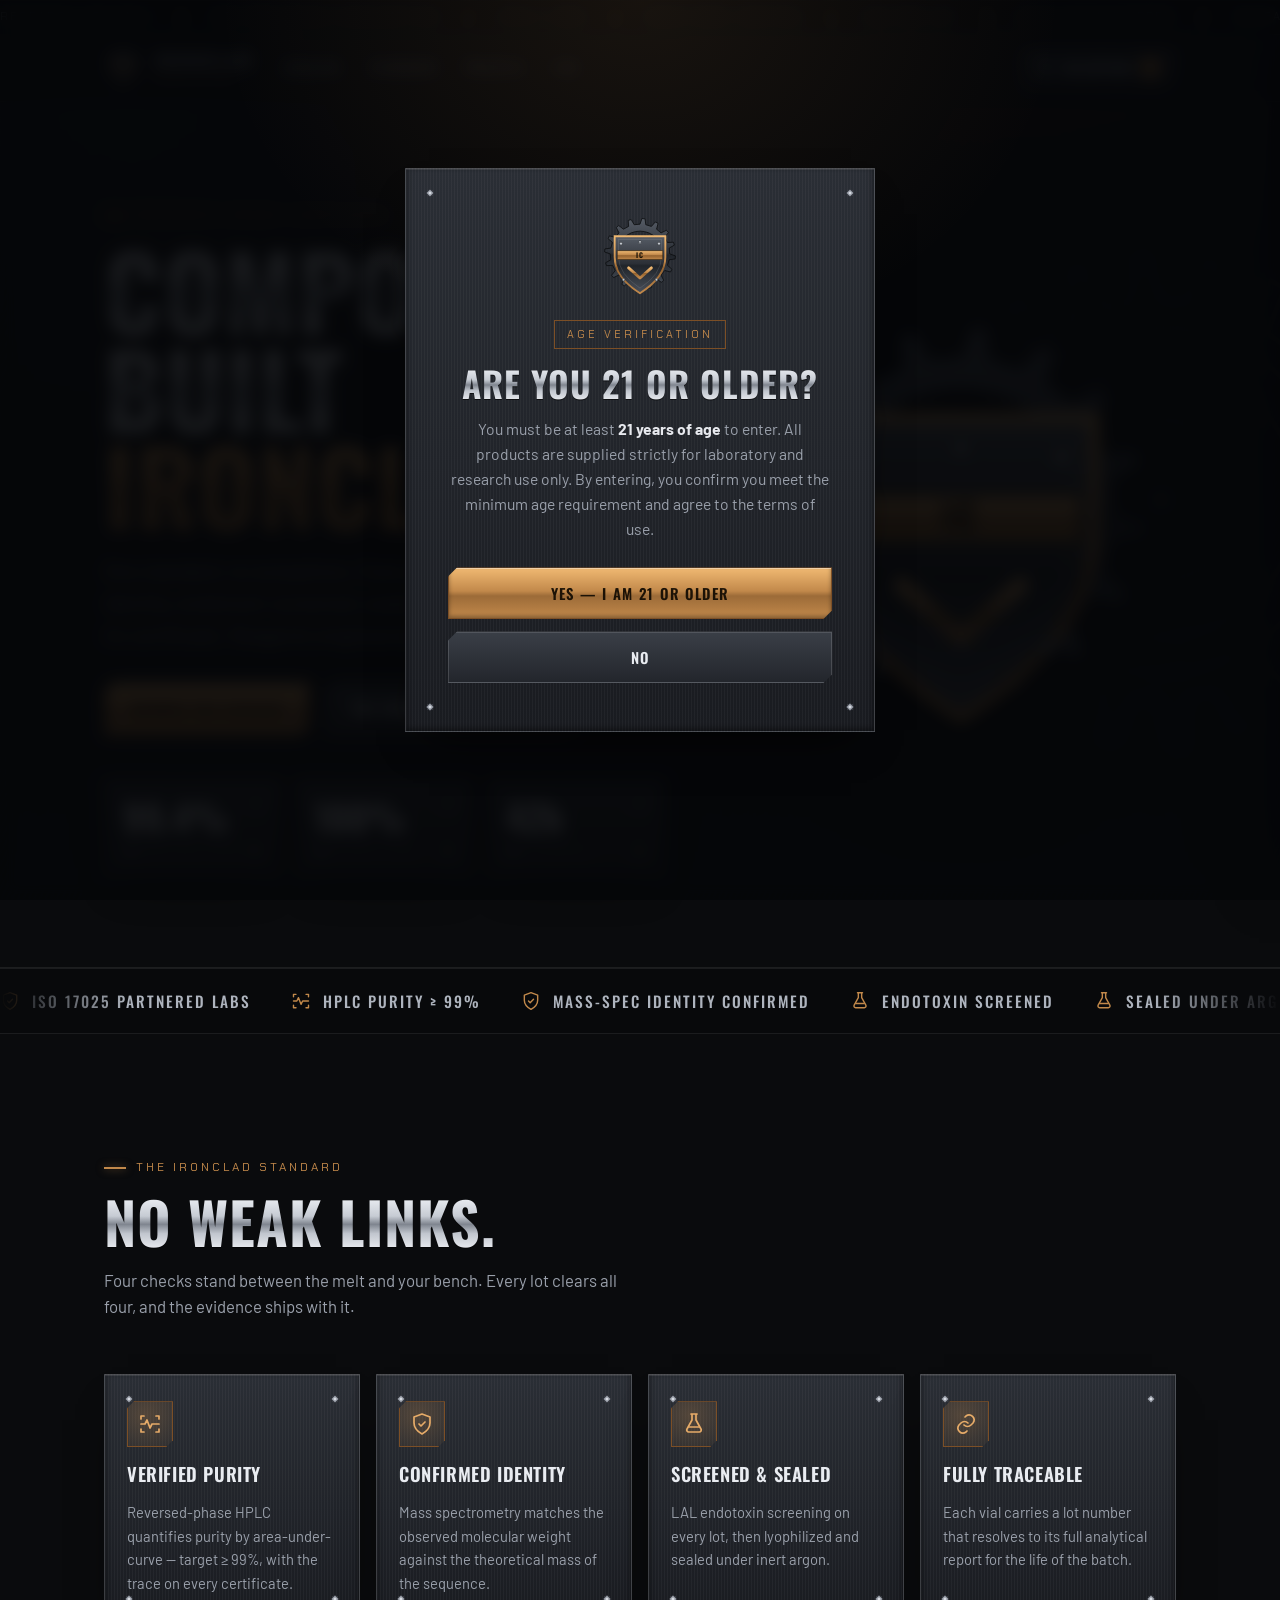
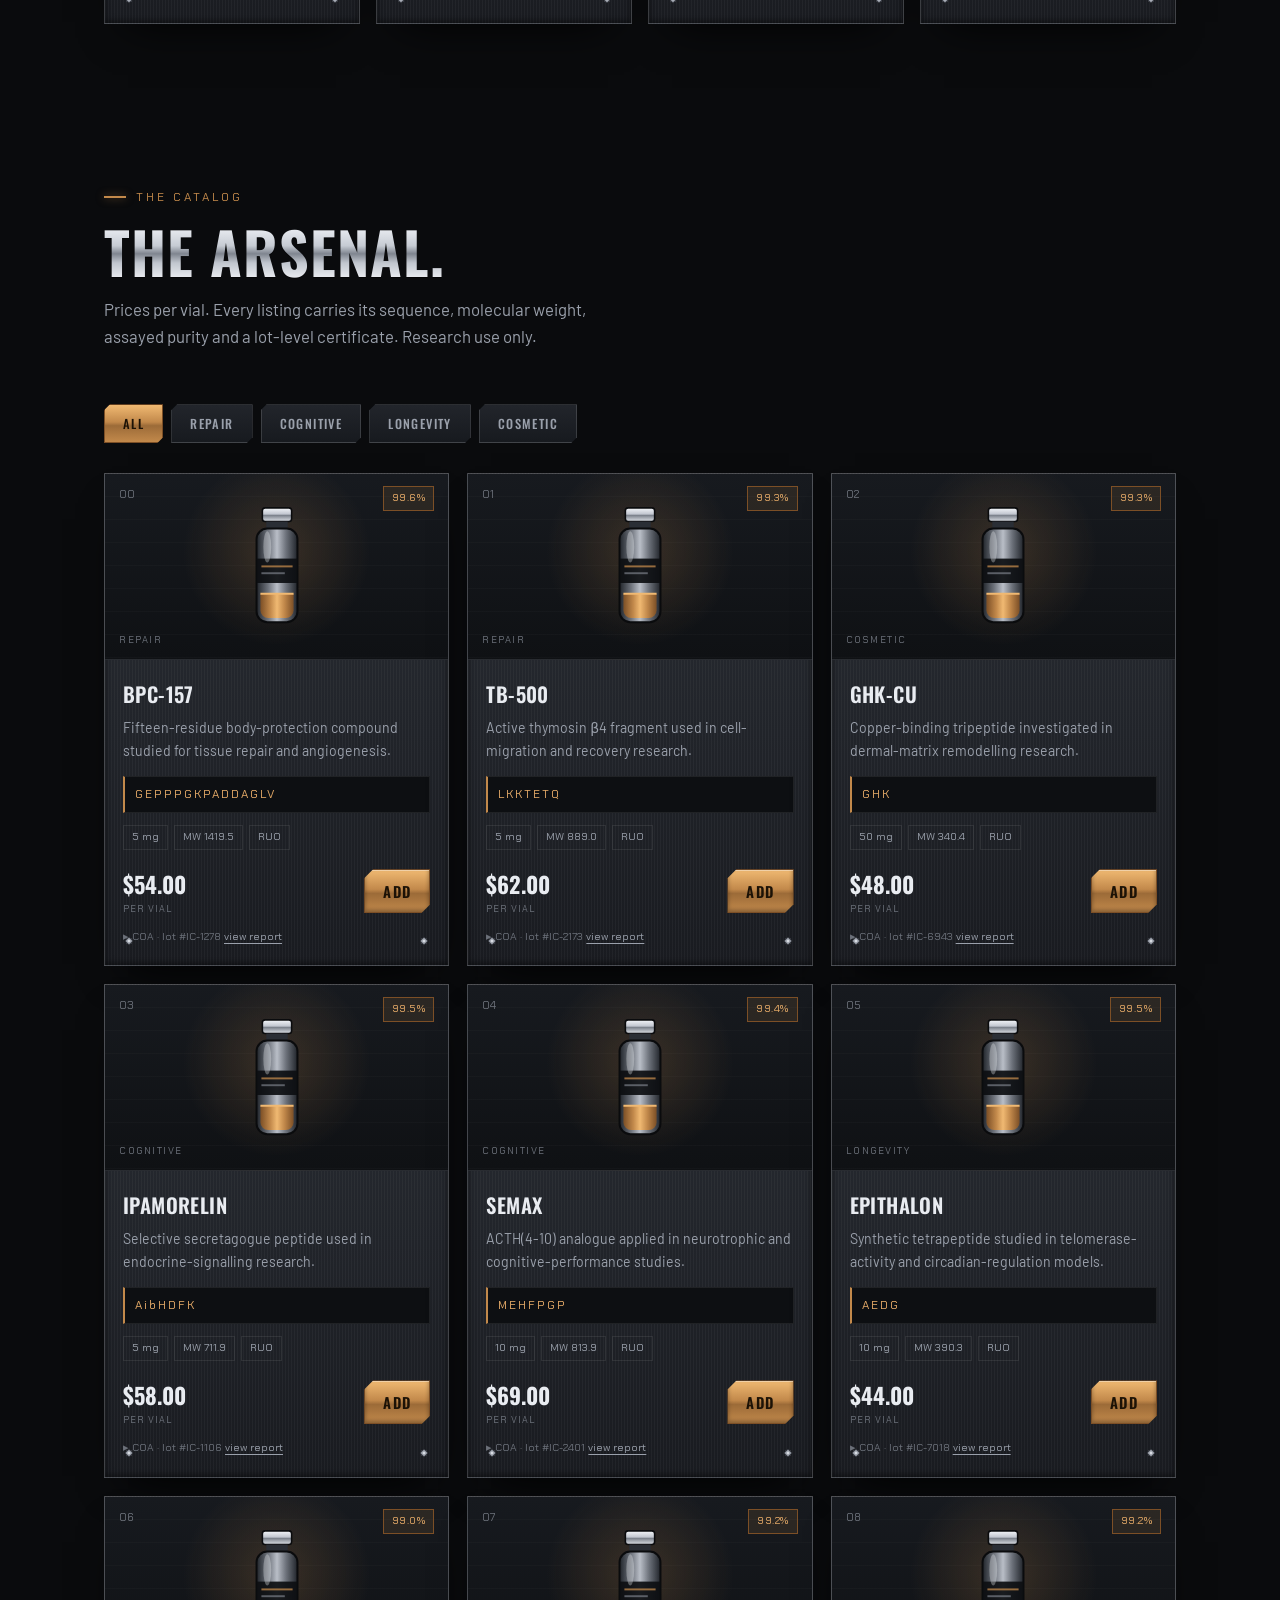
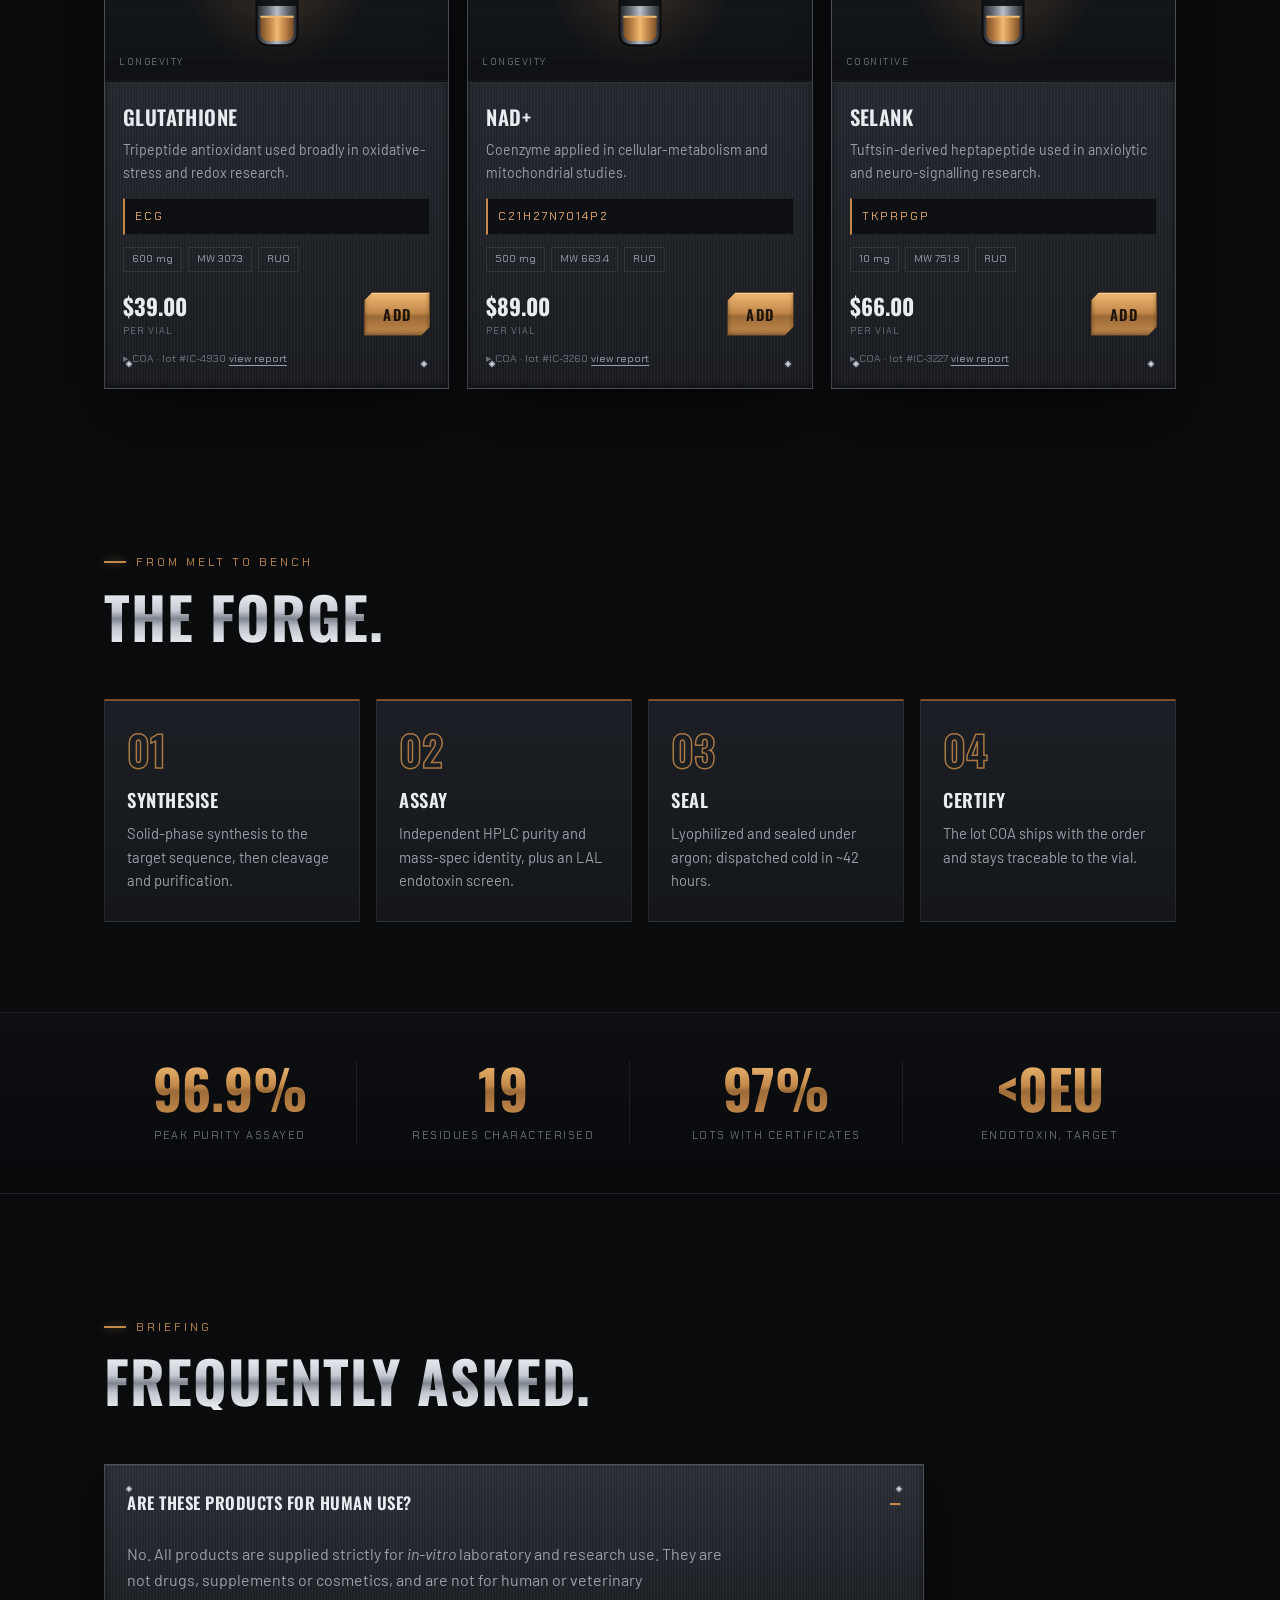
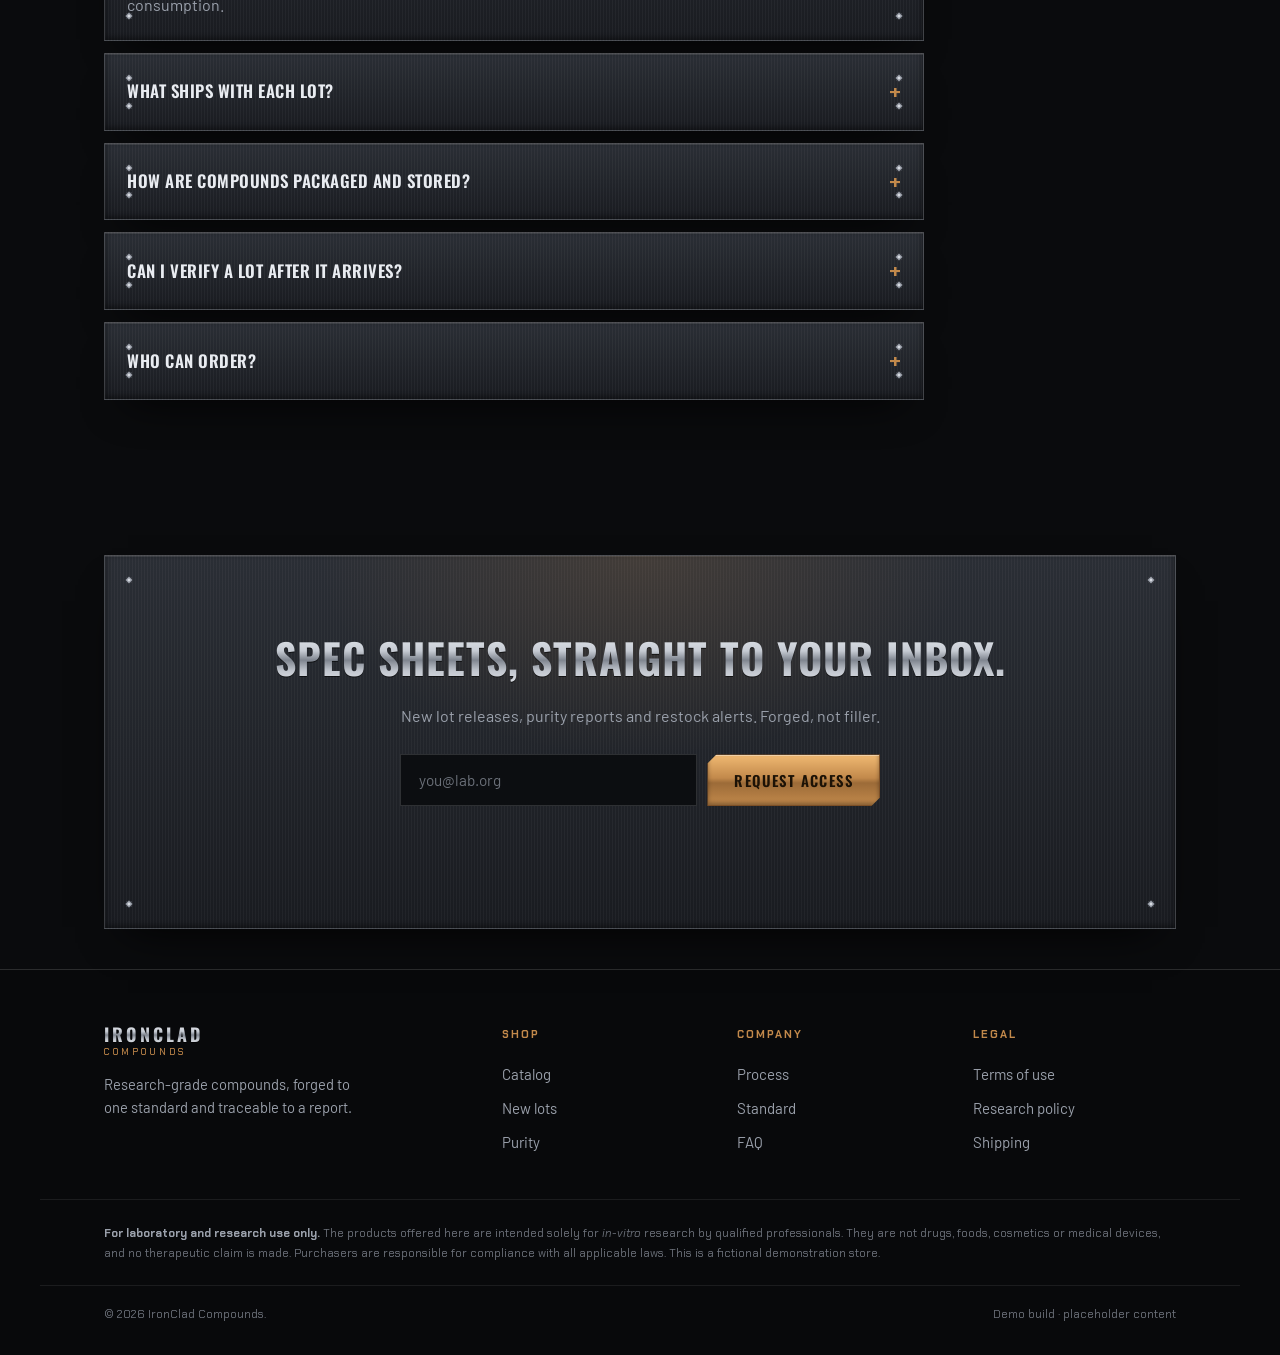
==== commit d7061647: "IronClad forged: rename brand to "IronClad Compounds" - Update wordmark, title, meta, hero headline/" ====
--- a/ironclad-forged/index.html
+++ b/ironclad-forged/index.html
@@ -4,8 +4,8 @@
   <meta charset="UTF-8" />
   <meta name="viewport" content="width=device-width, initial-scale=1.0" />
   <meta name="theme-color" content="#0a0b0d" />
-  <title>IronClad Peptides — Research Peptides, Built Ironclad</title>
-  <meta name="description" content="IronClad Peptides forges research-grade peptides to a single standard: HPLC purity, mass-spec identity, endotoxin screening and lot-level traceability. For laboratory research use only." />
+  <title>IronClad Compounds — Research Compounds, Built Ironclad</title>
+  <meta name="description" content="IronClad Compounds forges research-grade compounds to a single standard: HPLC purity, mass-spec identity, endotoxin screening and lot-level traceability. For laboratory research use only." />
   <link rel="preconnect" href="https://fonts.googleapis.com" />
   <link rel="preconnect" href="https://fonts.gstatic.com" crossorigin />
   <link href="https://fonts.googleapis.com/css2?family=Oswald:wght@400;500;600;700&family=Barlow:wght@400;500;600&family=Chakra+Petch:wght@400;500;600&display=swap" rel="stylesheet" />
@@ -69,9 +69,9 @@
   <!-- header -->
   <header class="nav" id="nav">
     <div class="wrap nav__inner">
-      <a href="#top" class="brand" aria-label="IronClad Peptides home">
+      <a href="#top" class="brand" aria-label="IronClad Compounds home">
         <span class="brand__emblem" id="navEmblem" aria-hidden="true"></span>
-        <span class="brand__word"><span class="chrome">IRONCLAD</span><small>Peptides</small></span>
+        <span class="brand__word"><span class="chrome">IRONCLAD</span><small>Compounds</small></span>
       </a>
       <nav class="nav__links" aria-label="Primary">
         <a href="#catalog">Catalog</a>
@@ -97,9 +97,9 @@
       <div class="hero__gear" id="heroGear" aria-hidden="true"></div>
       <div class="wrap hero__inner">
         <div class="hero__copy">
-          <p class="eyebrow"><span class="eyebrow__tick"></span>Research-grade peptides</p>
+          <p class="eyebrow"><span class="eyebrow__tick"></span>Research-grade compounds</p>
           <h1 class="hero__title">
-            <span class="chrome">Peptides,</span><br /><span class="chrome">built</span> <span class="bronze-text">ironclad.</span>
+            <span class="chrome">Compounds,</span><br /><span class="chrome">built</span> <span class="bronze-text">ironclad.</span>
           </h1>
           <p class="hero__lede">
             One standard, no exceptions. Every lot is assayed for purity and identity,
@@ -180,7 +180,7 @@
       <div class="accordion" id="accordion">
         <details class="ac plate" open><summary>Are these products for human use?</summary><div class="ac__body"><p>No. All products are supplied strictly for <em>in-vitro</em> laboratory and research use. They are not drugs, supplements or cosmetics, and are not for human or veterinary consumption.</p></div></details>
         <details class="ac plate"><summary>What ships with each lot?</summary><div class="ac__body"><p>A certificate of analysis: the HPLC purity trace, mass-spectrometry identity confirmation against the theoretical mass, an LAL endotoxin result, the lot number and analysis date.</p></div></details>
-        <details class="ac plate"><summary>How are peptides packaged and stored?</summary><div class="ac__body"><p>Lyophilized, sealed under inert argon, and shipped in insulated, temperature-monitored packaging. Store lyophilized vials frozen and protected from light.</p></div></details>
+        <details class="ac plate"><summary>How are compounds packaged and stored?</summary><div class="ac__body"><p>Lyophilized, sealed under inert argon, and shipped in insulated, temperature-monitored packaging. Store lyophilized vials frozen and protected from light.</p></div></details>
         <details class="ac plate"><summary>Can I verify a lot after it arrives?</summary><div class="ac__body"><p>Yes. Every vial carries a lot number that resolves to its full analytical report for the life of the batch.</p></div></details>
         <details class="ac plate"><summary>Who can order?</summary><div class="ac__body"><p>Orders are intended for qualified researchers, institutions and laboratories. By purchasing you confirm the products will be used solely for legitimate research in compliance with applicable law.</p></div></details>
       </div>
@@ -206,15 +206,15 @@
   <footer class="foot">
     <div class="wrap foot__inner">
       <div class="foot__brand">
-        <span class="brand__word"><span class="chrome">IRONCLAD</span><small>Peptides</small></span>
-        <p>Research-grade peptides, forged to one standard and traceable to a report.</p>
+        <span class="brand__word"><span class="chrome">IRONCLAD</span><small>Compounds</small></span>
+        <p>Research-grade compounds, forged to one standard and traceable to a report.</p>
       </div>
       <nav class="foot__col"><h4>Shop</h4><a href="#catalog">Catalog</a><a href="#catalog">New lots</a><a href="#standard">Purity</a></nav>
       <nav class="foot__col"><h4>Company</h4><a href="#process">Process</a><a href="#standard">Standard</a><a href="#faq">FAQ</a></nav>
       <nav class="foot__col"><h4>Legal</h4><a href="#faq">Terms of use</a><a href="#faq">Research policy</a><a href="#faq">Shipping</a></nav>
     </div>
     <p class="foot__ruo wrap"><strong>For laboratory and research use only.</strong> The products offered here are intended solely for <em>in-vitro</em> research by qualified professionals. They are not drugs, foods, cosmetics or medical devices, and no therapeutic claim is made. Purchasers are responsible for compliance with all applicable laws. This is a fictional demonstration store.</p>
-    <p class="foot__bottom wrap"><span>© <span id="year"></span> IronClad Peptides.</span><span>Demo build · placeholder content</span></p>
+    <p class="foot__bottom wrap"><span>© <span id="year"></span> IronClad Compounds.</span><span>Demo build · placeholder content</span></p>
   </footer>
 
   <!-- SELECTION DOCK -->
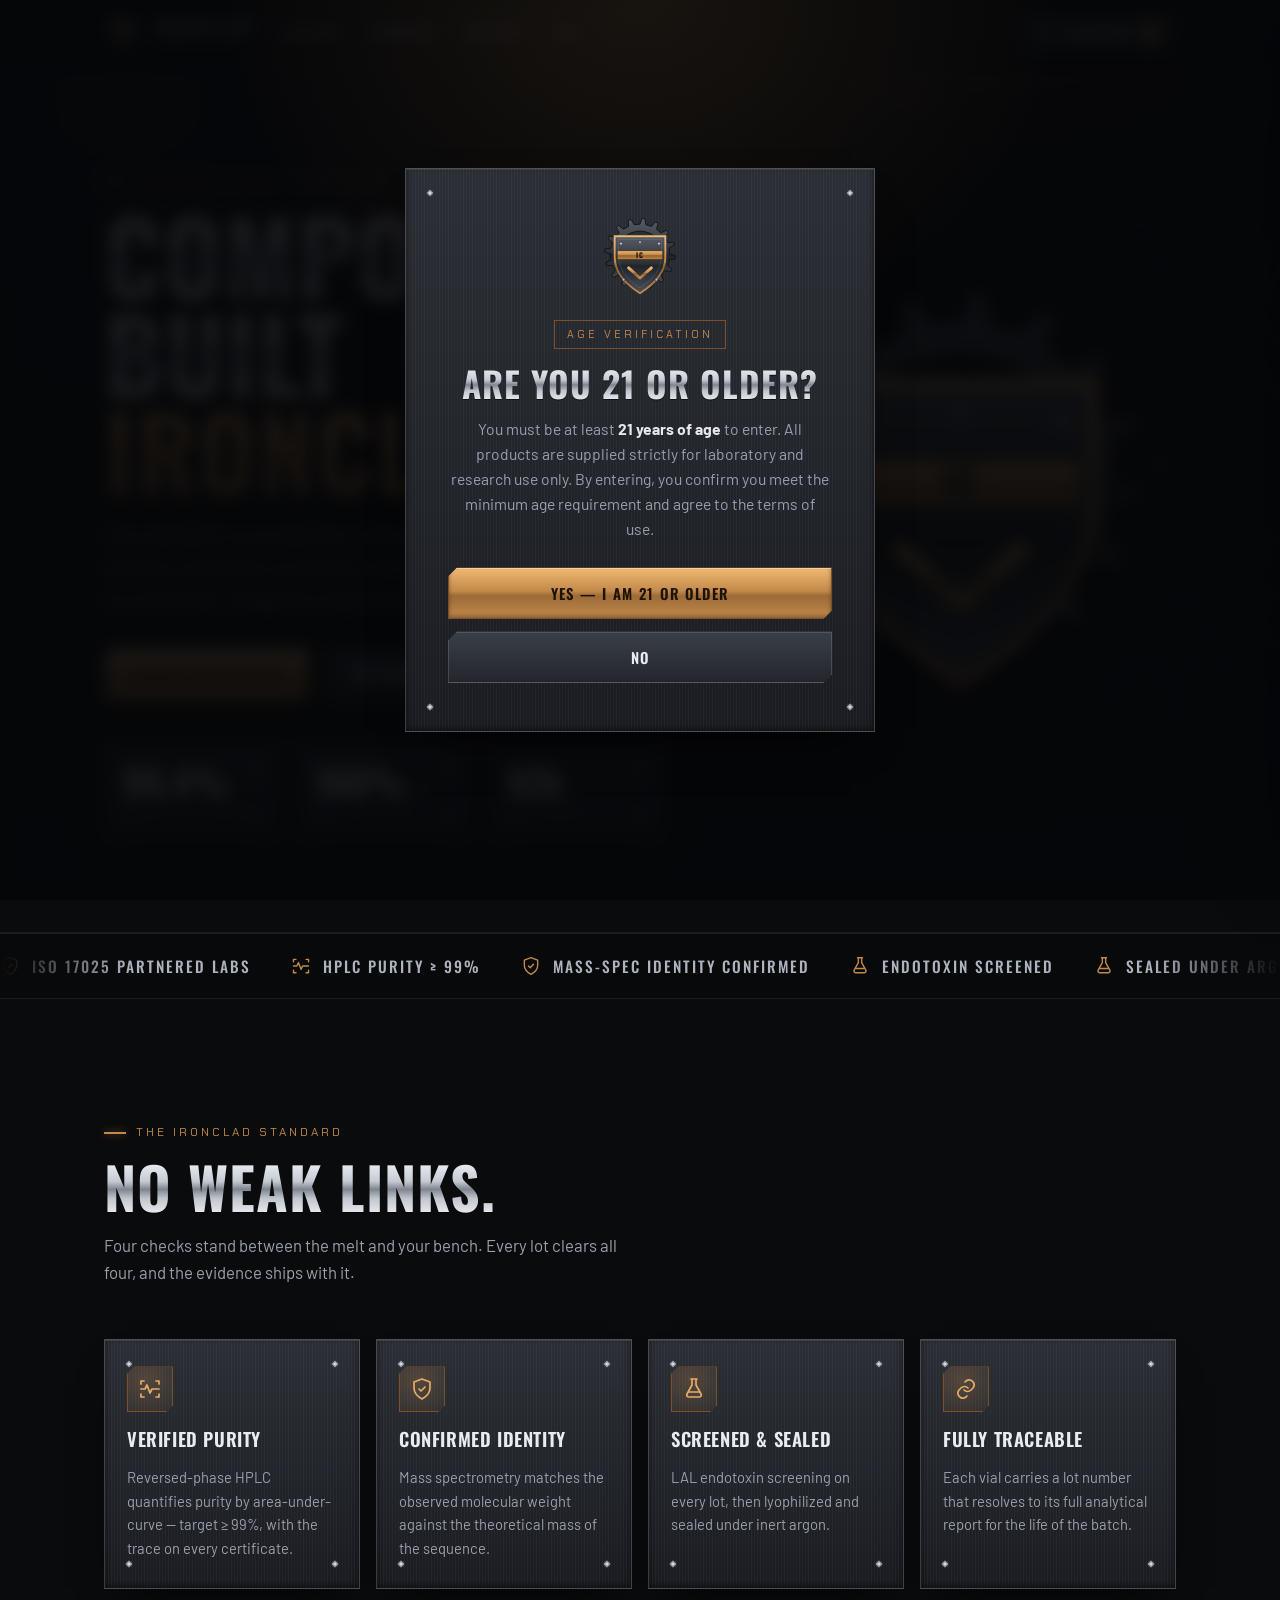
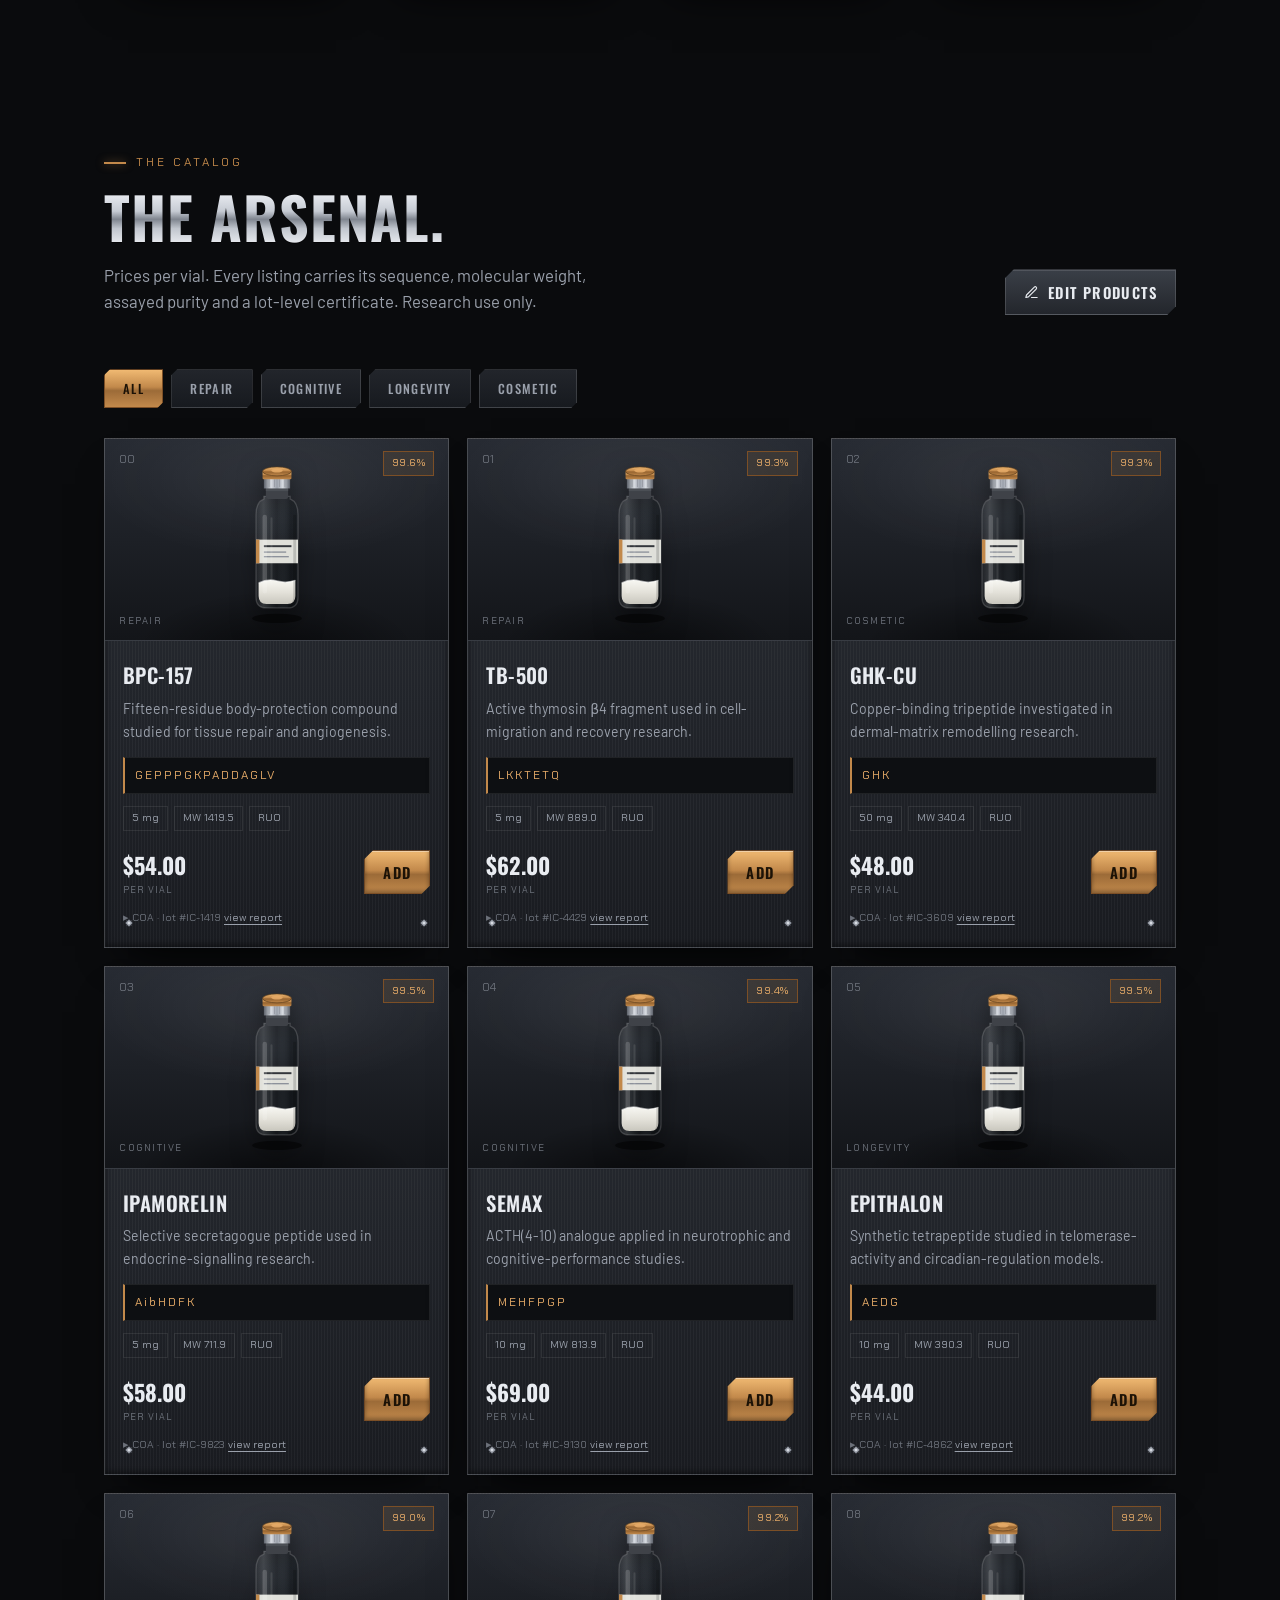
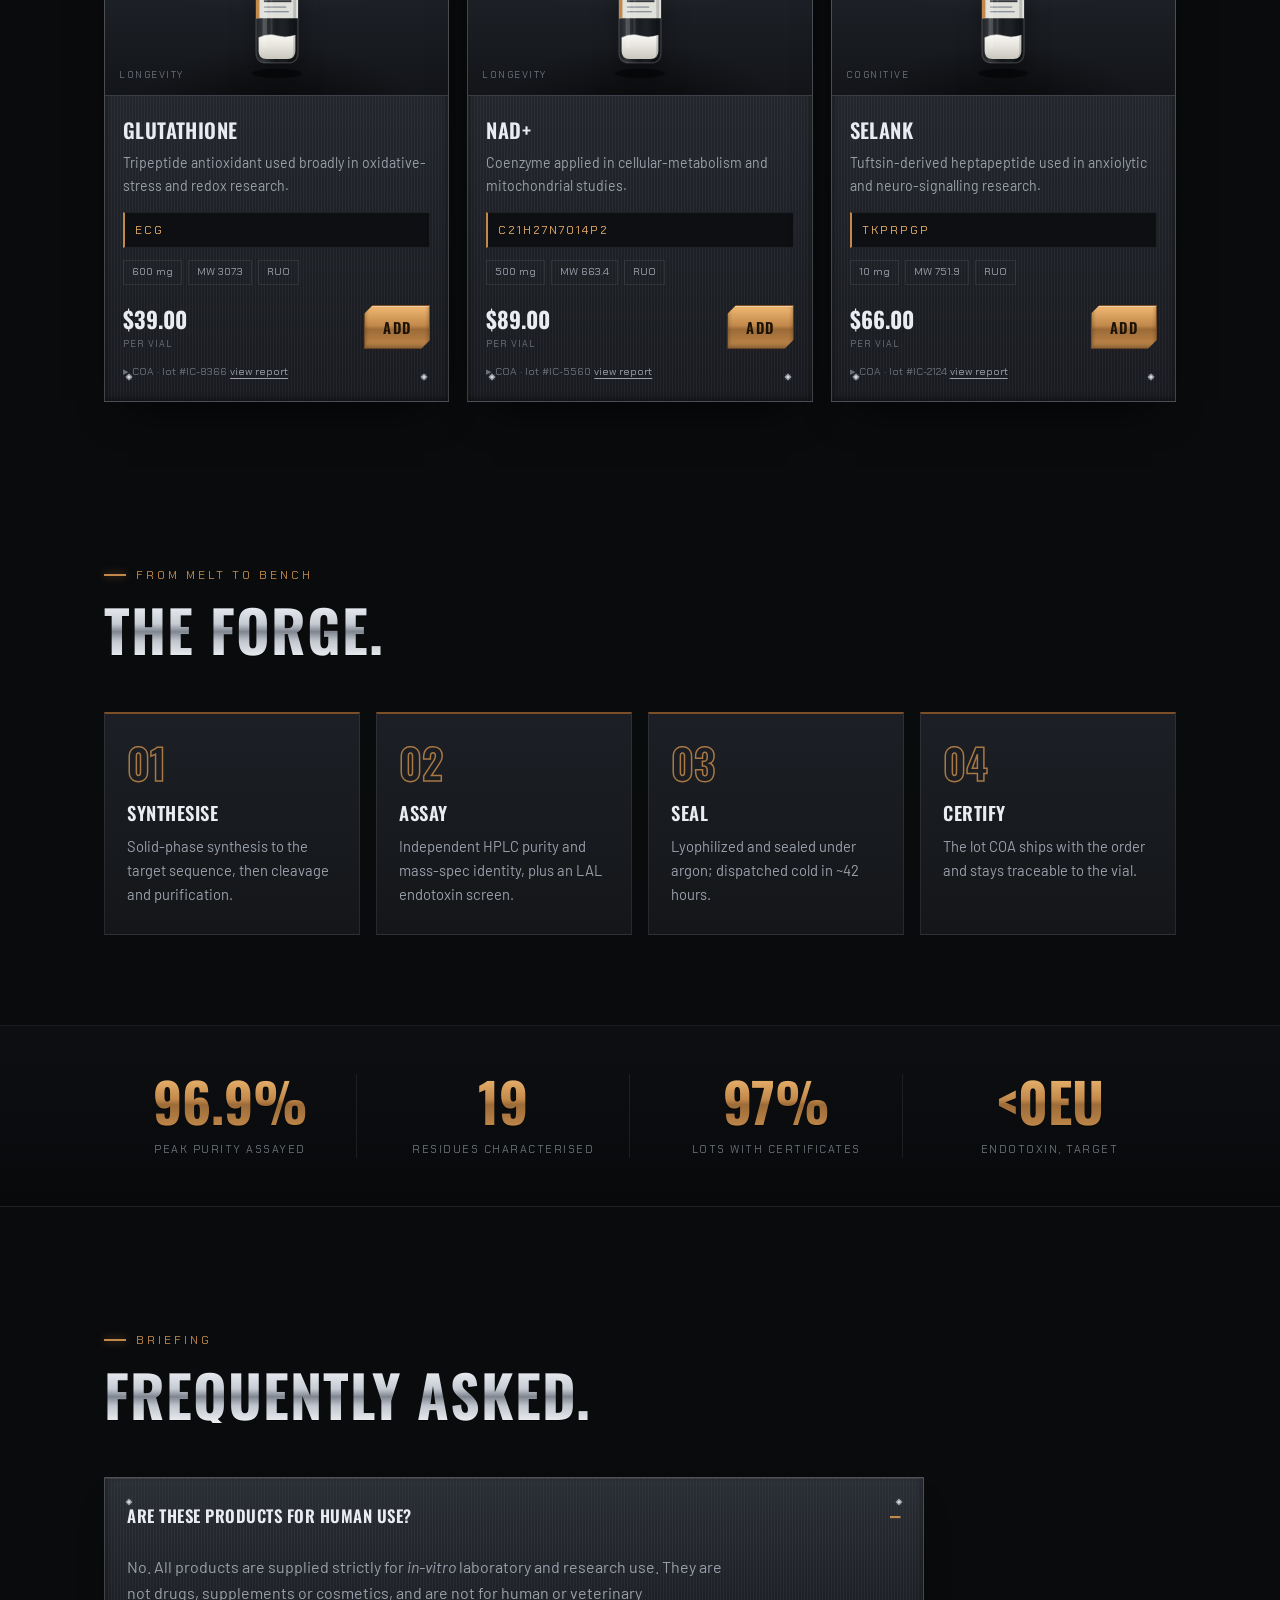
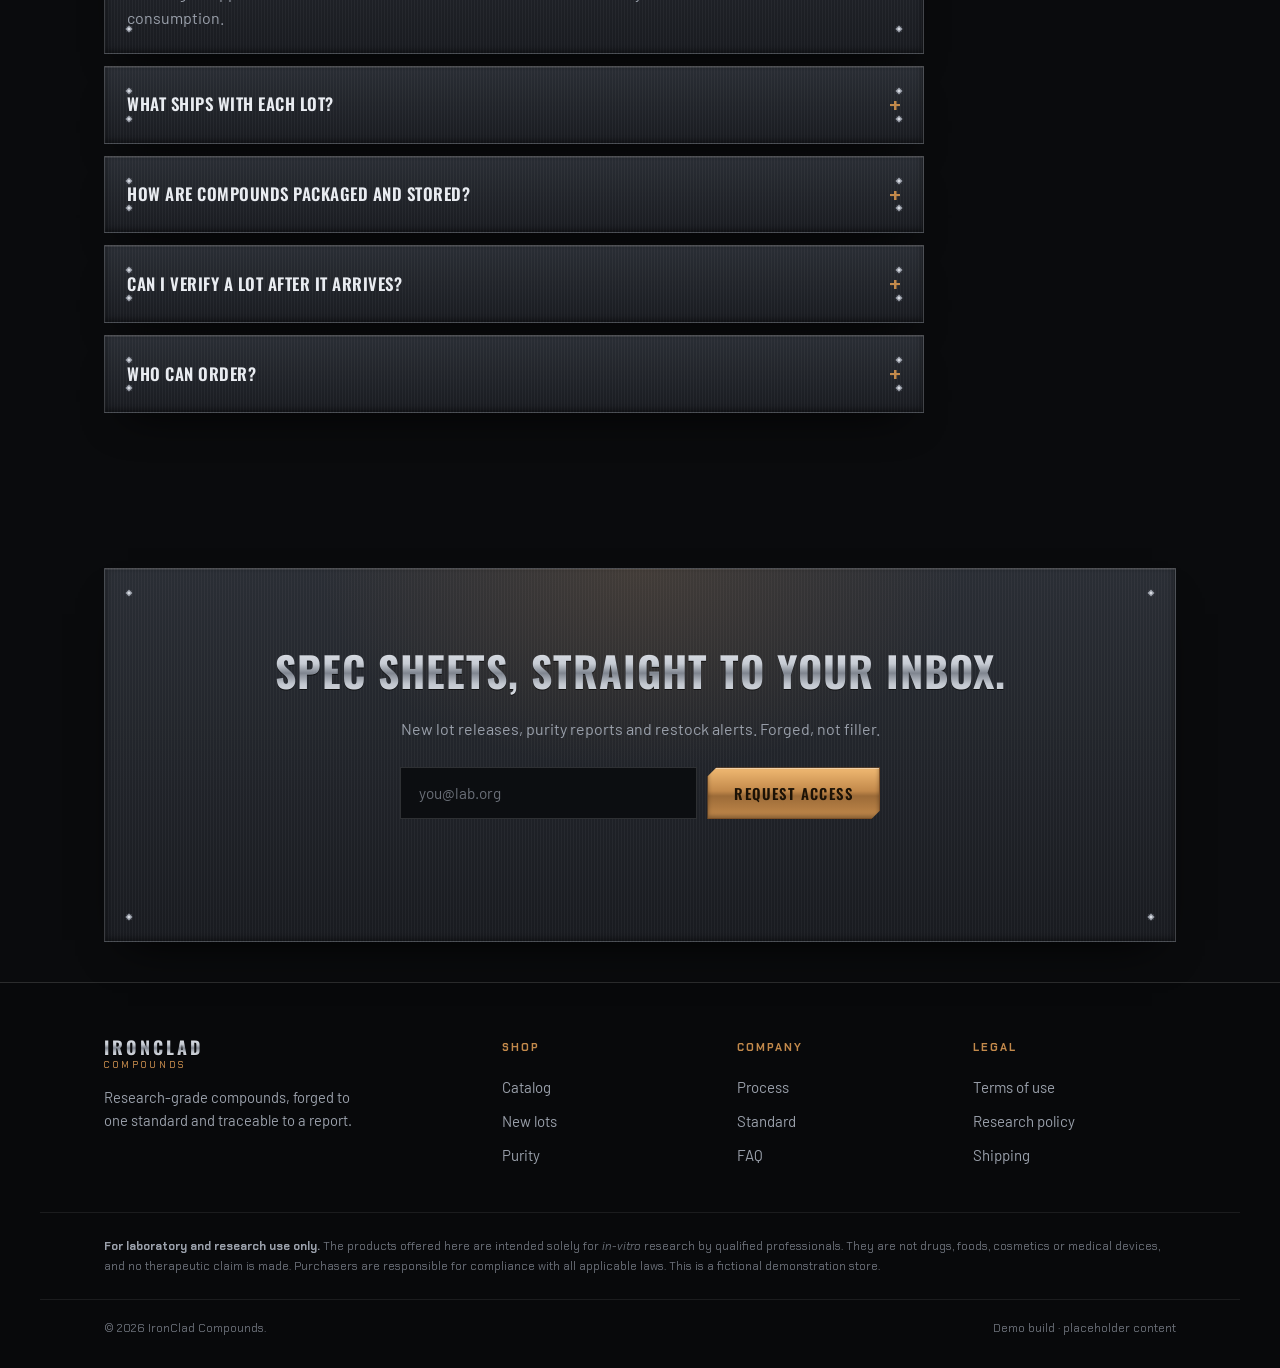
==== commit 0ad5696e: "IronClad forged: remove compliance ticker, realistic vials, product editor - Remove the scrolling co" ====
--- a/ironclad-forged/index.html
+++ b/ironclad-forged/index.html
@@ -35,11 +35,22 @@
       <stop offset="0" stop-color="#7c4f26"/><stop offset=".3" stop-color="#c2894b"/>
       <stop offset=".5" stop-color="#f0b972"/><stop offset=".72" stop-color="#c2894b"/><stop offset="1" stop-color="#7c4f26"/>
     </linearGradient>
+    <linearGradient id="glassBody" x1="0" y1="0" x2="1" y2="0">
+      <stop offset="0" stop-color="rgba(230,240,244,.05)"/><stop offset=".18" stop-color="rgba(230,240,244,.16)"/>
+      <stop offset=".5" stop-color="rgba(150,170,180,.05)"/><stop offset=".82" stop-color="rgba(20,26,30,.28)"/><stop offset="1" stop-color="rgba(20,26,30,.42)"/>
+    </linearGradient>
+    <linearGradient id="aluCyl" x1="0" y1="0" x2="1" y2="0">
+      <stop offset="0" stop-color="#5c616a"/><stop offset=".28" stop-color="#d7dbe1"/>
+      <stop offset=".5" stop-color="#9aa0aa"/><stop offset=".72" stop-color="#d7dbe1"/><stop offset="1" stop-color="#5c616a"/>
+    </linearGradient>
+    <linearGradient id="cakeG" x1="0" y1="0" x2="0" y2="1">
+      <stop offset="0" stop-color="#f7f7f2"/><stop offset=".5" stop-color="#e4e2da"/><stop offset="1" stop-color="#c9c7be"/>
+    </linearGradient>
   </defs></svg>
 
   <a class="skip-link" href="#catalog">Skip to catalog</a>
 
-  <!-- Age verification gate (21+) -->
+  <!-- Age verification gate (21+) [ticker removed] -->
   <div class="agegate" id="ageGate" role="dialog" aria-modal="true" aria-labelledby="ageTitle" aria-describedby="ageDesc">
     <div class="agegate__card plate" id="ageAsk">
       <div class="agegate__emblem" id="ageEmblem" aria-hidden="true"></div>
@@ -59,11 +70,6 @@
       <p class="agegate__desc">You must be at least <strong>21 years of age</strong> to access this site. Please come back when you meet the minimum age requirement.</p>
       <button class="btn btn--steel" id="ageBack">Go back</button>
     </div>
-  </div>
-
-  <!-- compliance ticker -->
-  <div class="ticker" aria-hidden="true">
-    <div class="ticker__track" id="tickerTrack"></div>
   </div>
 
   <!-- header -->
@@ -137,10 +143,16 @@
 
     <!-- CATALOG -->
     <section class="section wrap" id="catalog">
-      <div class="section__head">
-        <p class="eyebrow"><span class="eyebrow__tick"></span>The catalog</p>
-        <h2 class="section__title chrome">The arsenal.</h2>
-        <p class="section__sub">Prices per vial. Every listing carries its sequence, molecular weight, assayed purity and a lot-level certificate. Research use only.</p>
+      <div class="section__head section__head--row">
+        <div>
+          <p class="eyebrow"><span class="eyebrow__tick"></span>The catalog</p>
+          <h2 class="section__title chrome">The arsenal.</h2>
+          <p class="section__sub">Prices per vial. Every listing carries its sequence, molecular weight, assayed purity and a lot-level certificate. Research use only.</p>
+        </div>
+        <button class="btn btn--steel catalog__edit" id="editOpen">
+          <svg viewBox="0 0 24 24" width="15" height="15" fill="none" stroke="currentColor" stroke-width="1.8" stroke-linecap="round" stroke-linejoin="round"><path d="M12 20h9"/><path d="M16.5 3.5a2.1 2.1 0 0 1 3 3L7 19l-4 1 1-4z"/></svg>
+          Edit products
+        </button>
       </div>
       <div class="filters" id="filters" role="tablist" aria-label="Filter catalog">
         <button class="chip is-active" data-filter="all" role="tab" aria-selected="true">All</button>
@@ -242,6 +254,28 @@
     </footer>
   </aside>
 
+  <!-- PRODUCT EDITOR -->
+  <div class="editor" id="editor" role="dialog" aria-modal="true" aria-label="Edit products" hidden>
+    <div class="editor__panel plate">
+      <header class="editor__head">
+        <div>
+          <h2 class="chrome">Edit products</h2>
+          <p>Changes save to this browser only. Use <em>Export</em> to keep a copy or hand the data back.</p>
+        </div>
+        <button class="editor__close" id="editClose" aria-label="Close editor">×</button>
+      </header>
+      <div class="editor__rows" id="editRows"></div>
+      <footer class="editor__foot">
+        <button class="btn btn--steel" id="editAdd">+ Add product</button>
+        <button class="btn btn--steel" id="editExport">Export JSON</button>
+        <button class="btn btn--steel" id="editReset">Reset to defaults</button>
+        <span class="editor__spacer"></span>
+        <button class="btn btn--steel" id="editCancel">Cancel</button>
+        <button class="btn btn--bronze" id="editSave">Save changes</button>
+      </footer>
+    </div>
+  </div>
+
   <div class="toast" id="toast" role="status" aria-live="polite"></div>
   <script src="assets/js/main.js" defer></script>
 </body>
--- a/ironclad-forged/assets/css/styles.css
+++ b/ironclad-forged/assets/css/styles.css
@@ -129,6 +129,8 @@
 .section__head { max-width: 680px; margin-bottom: clamp(34px, 5vw, 54px); }
 .section__title { font-family: var(--display); font-weight: 700; text-transform: uppercase; letter-spacing: 1px; line-height: 1; font-size: clamp(2rem, 5.5vw, 3.6rem); }
 .section__sub { color: var(--muted); font-size: 1.05rem; margin-top: 16px; max-width: 58ch; }
+.section__head--row { display: flex; align-items: flex-end; justify-content: space-between; gap: 24px; max-width: none; }
+.catalog__edit { flex: none; padding: 11px 18px; }
 
 /* ============================ ticker ============================ */
 .ticker { background: #060708; border-bottom: 1px solid var(--line); overflow: hidden; }
@@ -206,12 +208,12 @@
 .card { display: flex; flex-direction: column; overflow: hidden; padding: 0; transition: transform .3s var(--ease), box-shadow .3s var(--ease); }
 .card:hover { transform: translateY(-5px); box-shadow: inset 0 1px 0 rgba(255,255,255,.12), inset 0 -2px 6px rgba(0,0,0,.5), 0 28px 50px -24px #000; }
 .card.is-hidden { display: none; }
-.card__stage { position: relative; height: 186px; display: grid; place-items: center; overflow: hidden; border-bottom: 1px solid var(--line); background: radial-gradient(130px 130px at 50% 42%, color-mix(in srgb, var(--vg,#c2894b) 22%, transparent), transparent 72%), linear-gradient(180deg,#171a1f,#0f1114); }
-.card__stage::before { content: ""; position: absolute; inset: 0; background: repeating-linear-gradient(180deg, transparent 0 22px, rgba(255,255,255,.02) 22px 23px); }
+.card__stage { position: relative; height: 202px; display: grid; place-items: center; overflow: hidden; border-bottom: 1px solid var(--line); background: radial-gradient(86% 64% at 50% 20%, rgba(255,255,255,.06), transparent 62%), linear-gradient(180deg, #272b33, #131519); }
+.card__stage::before { content: ""; position: absolute; left: 0; right: 0; bottom: 0; height: 46%; background: radial-gradient(58% 100% at 50% 118%, rgba(0,0,0,.55), transparent 72%); }
 .card__num { position: absolute; top: 12px; left: 14px; font-family: var(--tech); font-size: .7rem; color: var(--faint); }
 .card__purity { position: absolute; top: 12px; right: 14px; font-family: var(--tech); font-size: .66rem; letter-spacing: .5px; color: var(--bronze-lt); border: 1px solid var(--bronze-dk); background: rgba(194,137,75,.12); padding: 3px 8px; }
 .card__cat { position: absolute; bottom: 12px; left: 14px; font-family: var(--tech); font-size: .6rem; letter-spacing: 1.5px; text-transform: uppercase; color: var(--faint); }
-.card__stage .vial { position: relative; z-index: 1; width: 78px; height: auto; }
+.card__stage .vial { position: relative; z-index: 1; width: 84px; height: auto; }
 .card__body { display: flex; flex-direction: column; flex: 1; padding: 18px 18px 20px; }
 .card__name { font-family: var(--display); font-weight: 600; text-transform: uppercase; letter-spacing: .4px; font-size: 1.28rem; color: var(--chrome); }
 .card__desc { color: var(--muted); font-size: .88rem; margin: 6px 0 14px; }
@@ -227,15 +229,9 @@
 .card__coa a { color: var(--muted); text-decoration: underline; text-underline-offset: 3px; }
 .card__coa a:hover { color: var(--bronze-lt); }
 
-/* animated metallic vial */
-.vial { display: block; animation: vbob 3.6s ease-in-out infinite; will-change: transform; }
-.card:hover .vial { animation-play-state: paused; transform: translateY(-4px); transition: transform .3s var(--ease); }
-.vfill { animation: vglow 2.8s ease-in-out infinite; transform-origin: center; }
-@keyframes vbob { 0%,100% { transform: translateY(0); } 50% { transform: translateY(-5px); } }
-@keyframes vglow { 0%,100% { opacity: .9; filter: none; } 50% { opacity: 1; filter: drop-shadow(0 0 6px var(--vg,#c2894b)); } }
-.card:nth-child(2n) .vial { animation-delay: -.9s; }
-.card:nth-child(3n) .vial { animation-delay: -1.8s; }
-.card:nth-child(4n) .vial { animation-delay: -2.7s; }
+/* realistic vial (static product shot) */
+.vial { display: block; filter: drop-shadow(0 8px 12px rgba(0,0,0,.5)); }
+.card:hover .vial { transform: translateY(-3px); transition: transform .3s var(--ease); }
 
 /* ============================ forge (process) ============================ */
 .forge { display: grid; grid-template-columns: repeat(4, 1fr); gap: 16px; counter-reset: step; }
@@ -337,6 +333,36 @@
 .agegate__actions .btn { width: 100%; }
 body.gate-locked { overflow: hidden; }
 
+/* ============================ product editor ============================ */
+.editor { position: fixed; inset: 0; z-index: 210; display: grid; place-items: center; padding: 20px; }
+.editor[hidden] { display: none; }
+.editor::before { content: ""; position: absolute; inset: 0; background: rgba(5,6,8,.82); backdrop-filter: blur(6px); -webkit-backdrop-filter: blur(6px); opacity: 0; transition: opacity .3s var(--ease); }
+.editor.is-open::before { opacity: 1; }
+.editor__panel { position: relative; z-index: 1; width: min(880px, 100%); max-height: 88vh; display: flex; flex-direction: column; padding: 0; transform: translateY(14px); opacity: 0; transition: transform .3s var(--ease), opacity .3s var(--ease); }
+.editor.is-open .editor__panel { transform: none; opacity: 1; }
+.editor__head { display: flex; align-items: flex-start; justify-content: space-between; gap: 16px; padding: 22px 24px; border-bottom: 1px solid var(--line-2); }
+.editor__head h2 { font-family: var(--display); font-weight: 700; text-transform: uppercase; letter-spacing: 1.5px; font-size: 1.4rem; }
+.editor__head p { color: var(--muted); font-size: .84rem; margin-top: 4px; max-width: 52ch; }
+.editor__head em { color: var(--bronze-lt); font-style: normal; }
+.editor__close { background: none; border: 0; color: var(--muted); font-size: 2rem; line-height: 1; width: 40px; height: 40px; flex: none; }
+.editor__close:hover { color: var(--chrome); }
+.editor__rows { flex: 1; overflow-y: auto; padding: 18px 24px; display: flex; flex-direction: column; gap: 14px; }
+.erow { position: relative; padding: 16px 16px 14px; }
+.erow__grid { display: grid; grid-template-columns: repeat(6, 1fr); gap: 12px; }
+.erow label { display: flex; flex-direction: column; gap: 5px; font-family: var(--tech); font-size: .62rem; letter-spacing: 1px; text-transform: uppercase; color: var(--faint); }
+.erow label:nth-child(1) { grid-column: span 3; }
+.erow label:nth-child(2) { grid-column: span 3; }
+.erow label:nth-child(3), .erow label:nth-child(4), .erow label:nth-child(5), .erow label:nth-child(6) { grid-column: span 3; }
+.erow__wide { grid-column: 1 / -1 !important; }
+.erow input, .erow select, .erow textarea { font-family: var(--body); font-size: .92rem; color: var(--text); background: #0c0e11; border: 1px solid var(--line-2); padding: 9px 11px; width: 100%; text-transform: none; letter-spacing: 0; }
+.erow input:focus, .erow select:focus, .erow textarea:focus { outline: none; border-color: var(--bronze); box-shadow: 0 0 0 2px rgba(194,137,75,.18); }
+.erow textarea { resize: vertical; }
+.erow__del { position: absolute; top: 12px; right: 12px; font-family: var(--tech); font-size: .62rem; letter-spacing: 1px; text-transform: uppercase; background: none; border: 0; color: var(--faint); text-decoration: underline; text-underline-offset: 2px; }
+.erow__del:hover { color: #e07a5a; }
+.editor__foot { display: flex; flex-wrap: wrap; align-items: center; gap: 10px; padding: 16px 24px calc(16px + env(safe-area-inset-bottom)); border-top: 1px solid var(--line-2); }
+.editor__foot .btn { padding: 11px 18px; font-size: .8rem; }
+.editor__spacer { flex: 1; }
+
 /* ============================ reveal ============================ */
 .reveal { opacity: 0; transform: translateY(22px); transition: opacity .7s var(--ease), transform .7s var(--ease); }
 .reveal.is-visible { opacity: 1; transform: none; }
